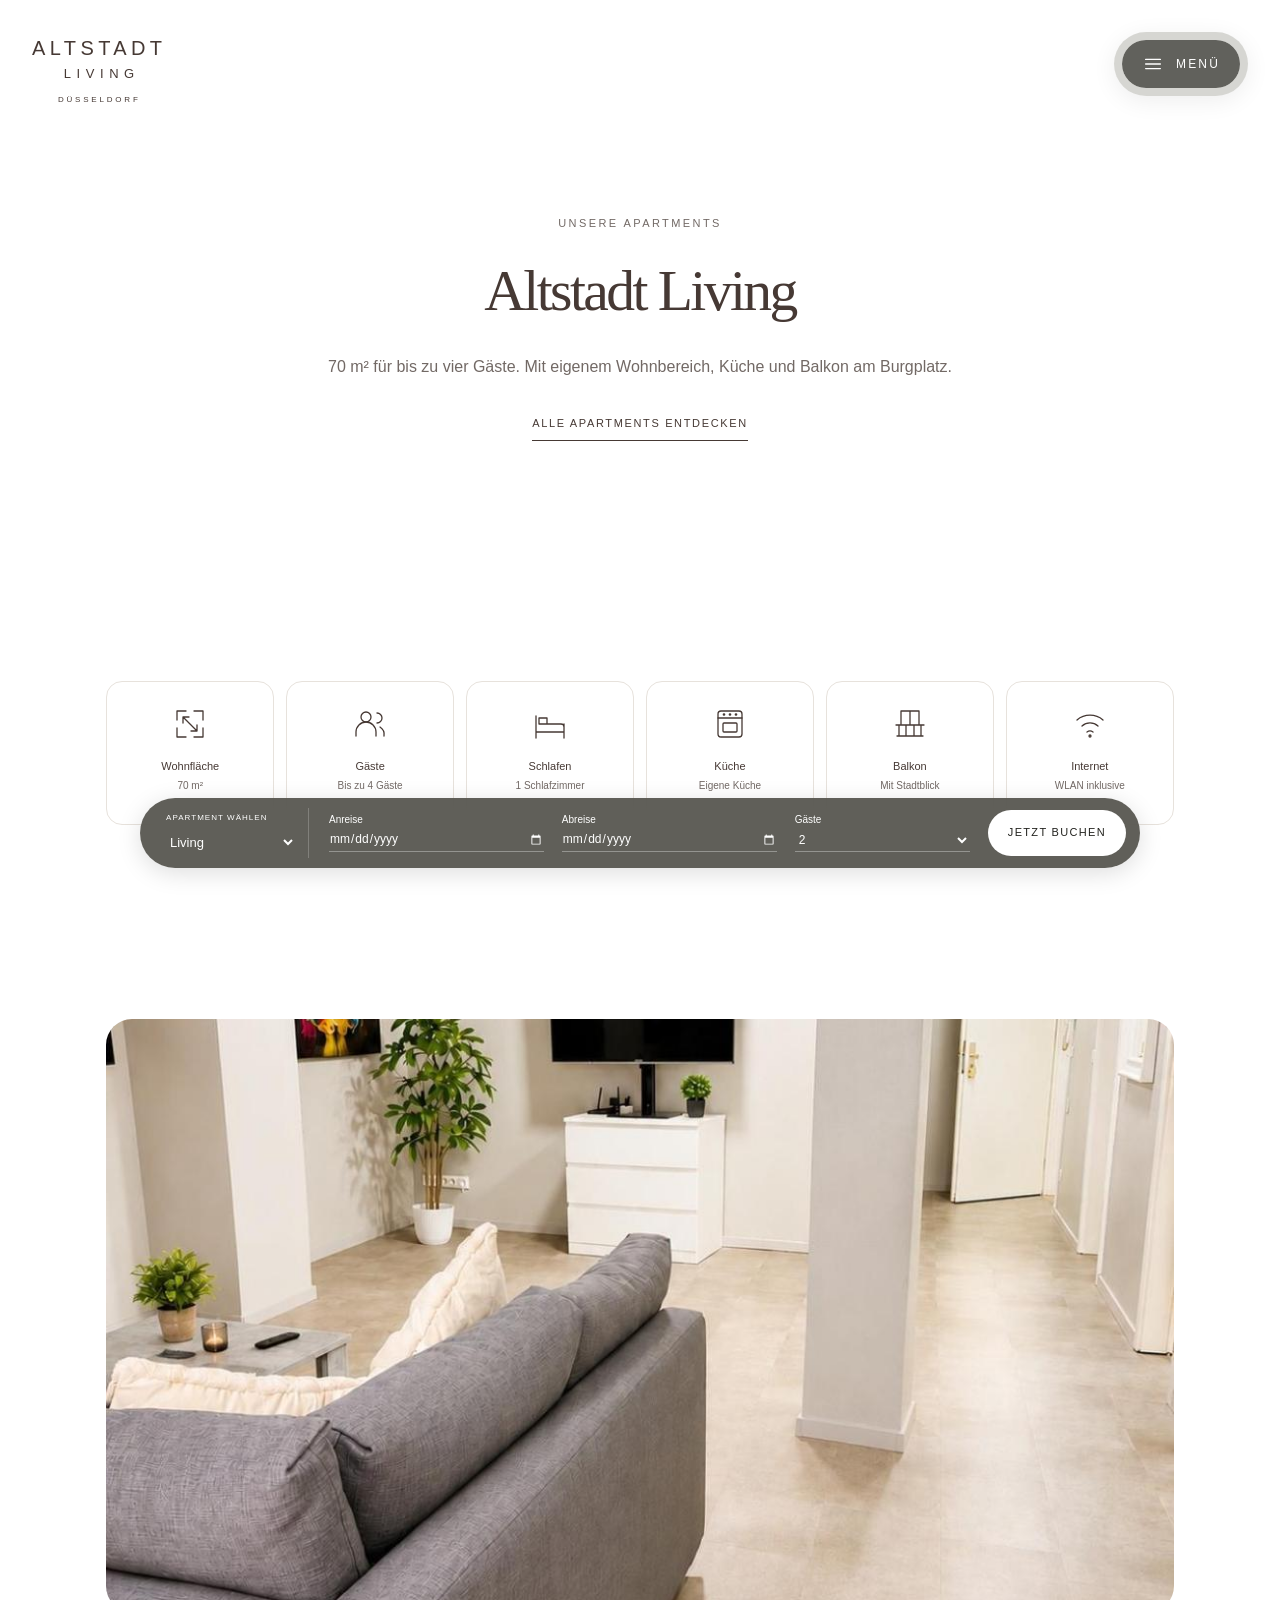
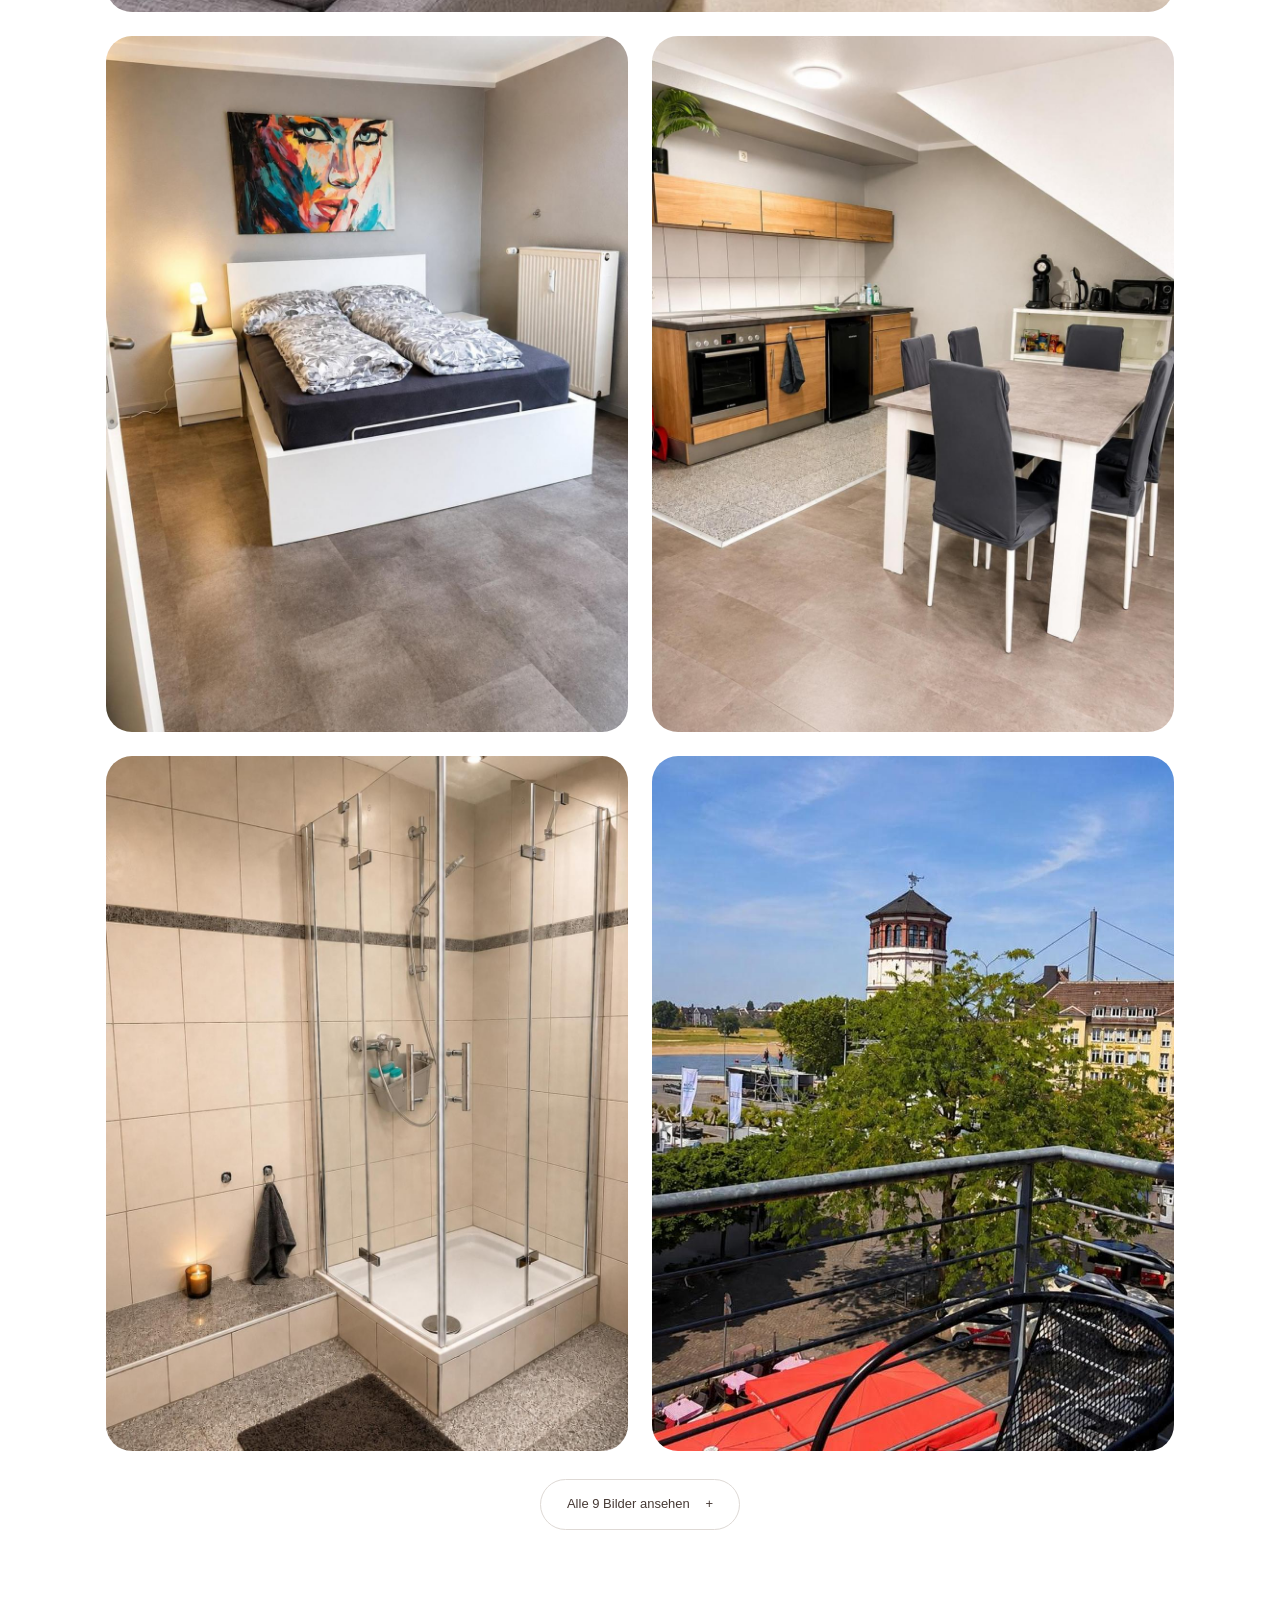
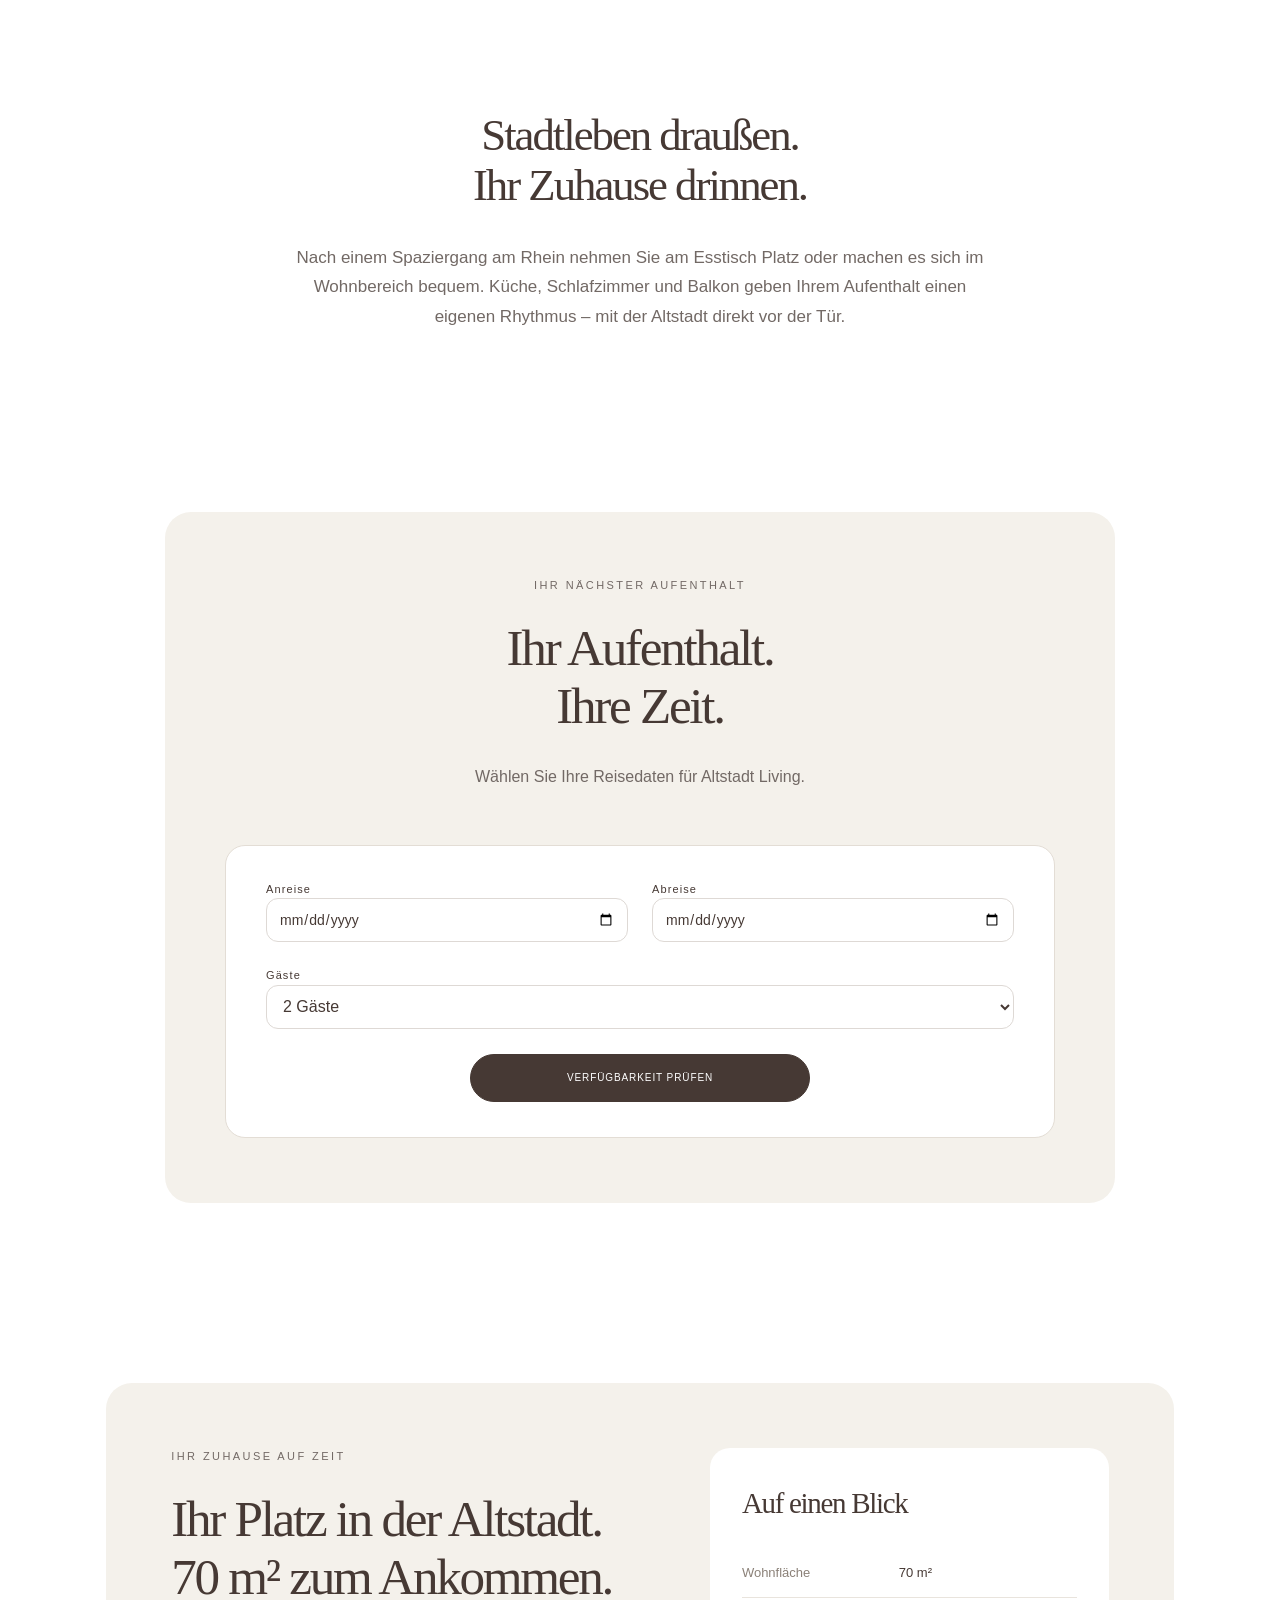
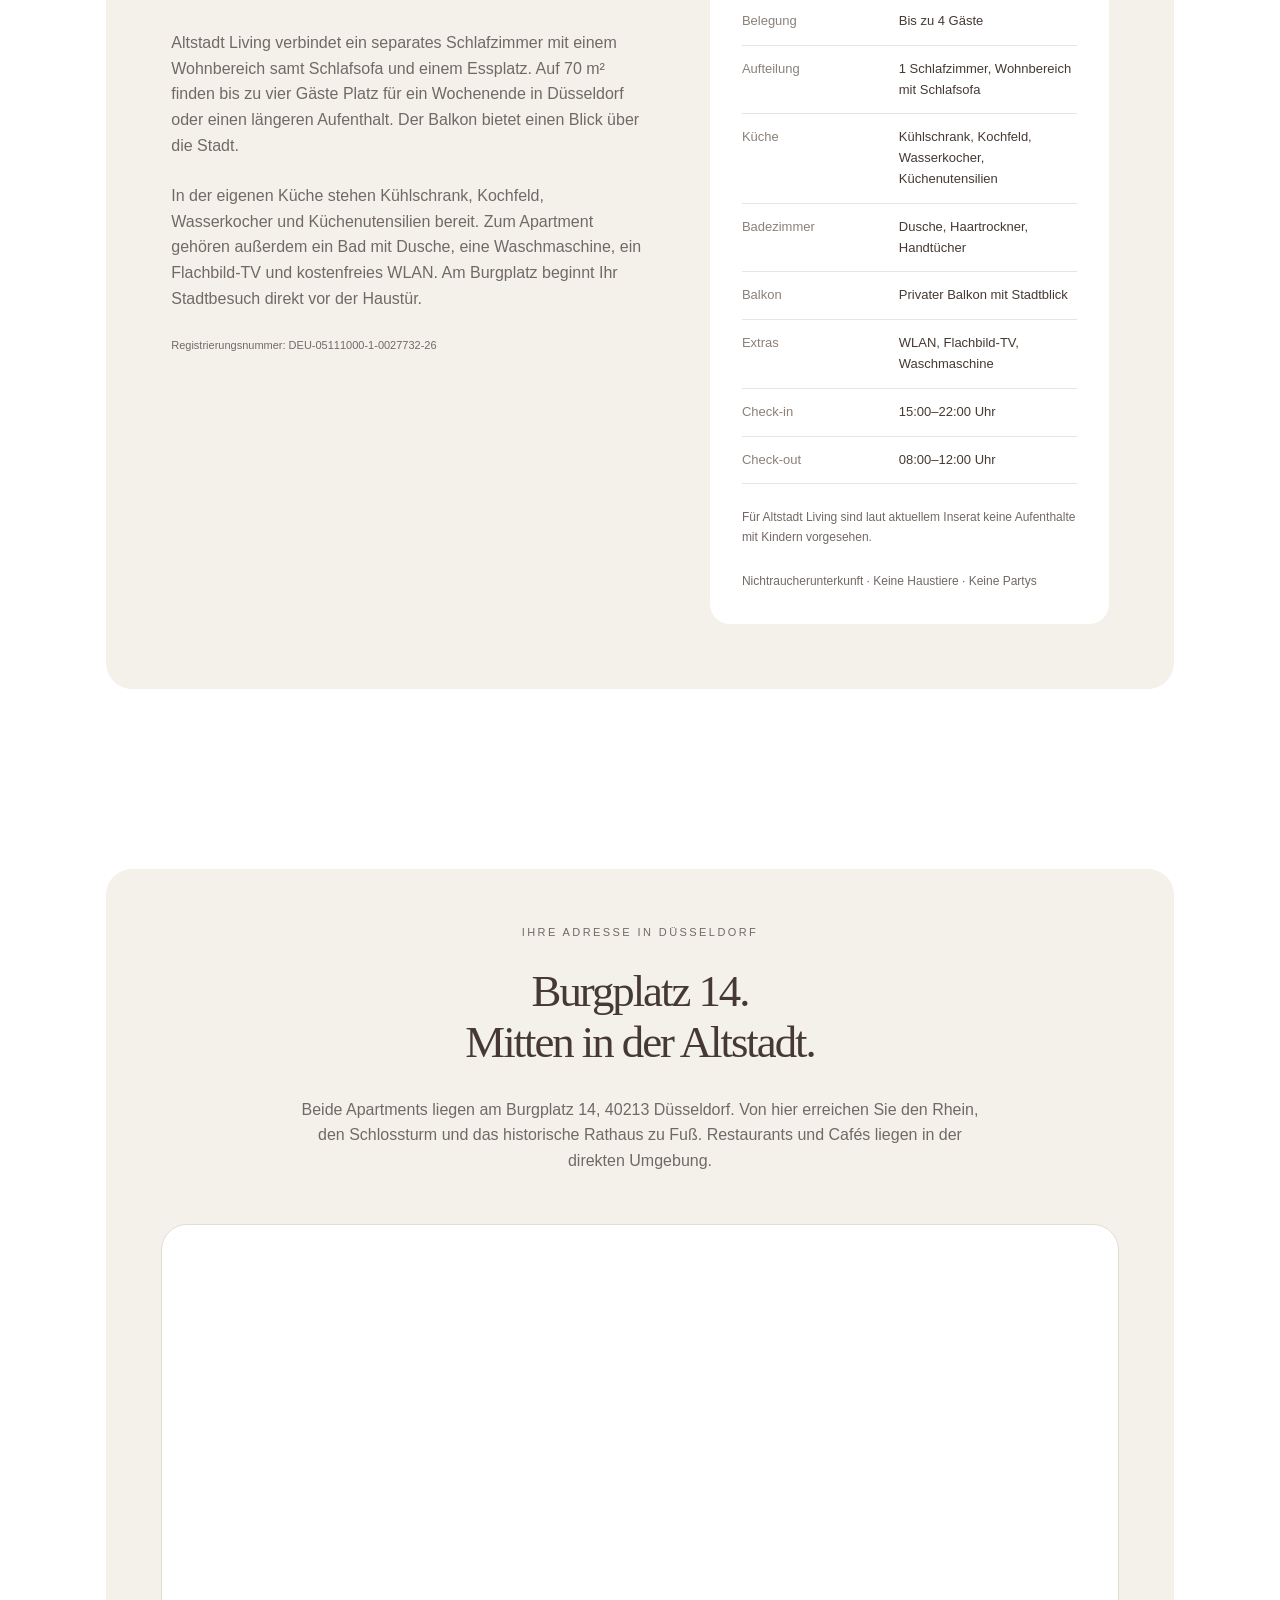
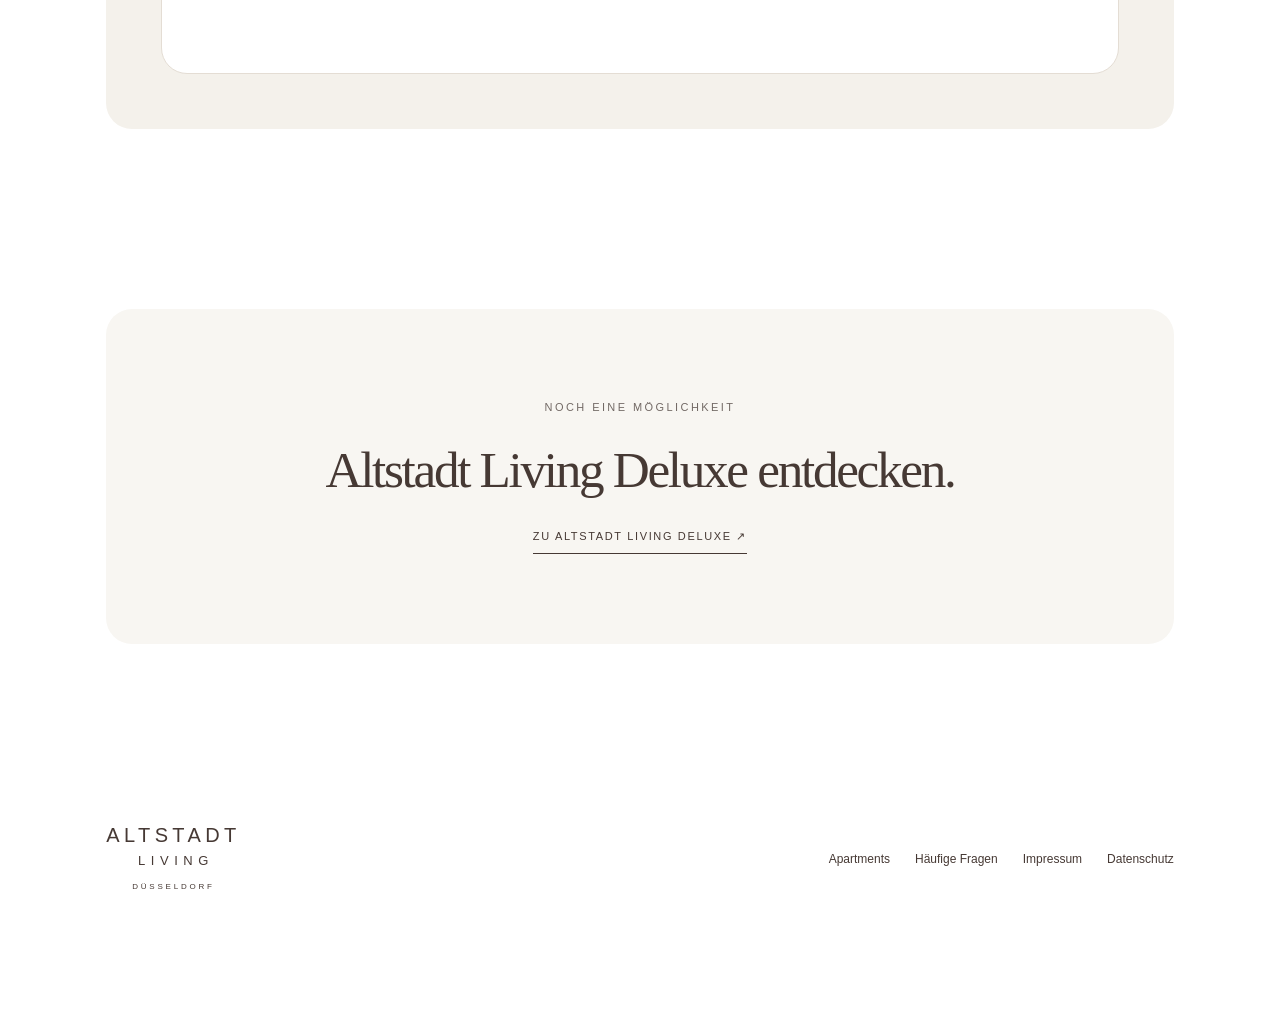
==== public/apartment-1.html @ e89dce87 "Add apartment website, Smoobu booking flow and Vercel configuration" ====
<!doctype html>
<html lang="de"><head><meta charset="utf-8"><meta name="viewport" content="width=device-width,initial-scale=1"><meta name="description" content="Altstadt Living am Burgplatz 14 in Düsseldorf: 70 m², 1 Schlafzimmer, bis zu 4 Gäste, Küche und Balkon. Fotos, Ausstattung und Aufenthalt planen."><meta name="theme-color" content="#463934"><title>Altstadt Living · 70 m² am Burgplatz in Düsseldorf</title><link rel="stylesheet" href="style.css"><script src="config.js" defer></script><script src="apartments.js" defer></script><script src="app.js" defer></script></head><body class="apartment-page"><a class="skip" href="#main">Zum Inhalt</a><header><a class="brand" href="index.html" aria-label="Altstadt Living – Startseite"><span class="brand-wordmark">ALTSTADT<span>LIVING</span></span><small>DÜSSELDORF</small></a><button class="header-menu" id="menu-open" aria-haspopup="dialog" aria-controls="menu"><svg class="menu-icon" viewbox="0 0 24 24" fill="none" aria-hidden="true"><path d="M4 7h16M4 12h16M4 17h16" stroke="currentColor" stroke-width="1.5" stroke-linecap="round"></path></svg>MENÜ</button></header><main id="main"><section class="page-intro wrap"><p class="eyebrow">Unsere Apartments</p><h1>Altstadt Living</h1><p>70 m² für bis zu vier Gäste. Mit eigenem Wohnbereich, Küche und Balkon am Burgplatz.</p><a class="line-link" href="index.html#apartments">Alle Apartments entdecken</a></section><section class="apartment-facts wrap"><ul class="room-facts icon-facts"><li><div class="fact-icon-box"><svg viewbox="0 0 36 36" fill="none" stroke="currentColor" stroke-width="1.3" stroke-linecap="round" stroke-linejoin="round" aria-hidden="true"><path d="M5 14V5h9m8 0h9v9m0 8v9h-9m-8 0H5v-9M11 11l14 14M11 17v-6h6m2 14h6v-6"></path></svg></div><span><strong>Wohnfläche</strong><small>70 m²</small></span></li><li><div class="fact-icon-box"><svg viewbox="0 0 36 36" fill="none" stroke="currentColor" stroke-width="1.3" stroke-linecap="round" stroke-linejoin="round" aria-hidden="true"><circle cx="14" cy="11" r="5"></circle><path d="M4 30v-4a10 10 0 0 1 20 0v4M25 7a5 5 0 0 1 0 10m3 4a9 9 0 0 1 4 9"></path></svg></div><span><strong>Gäste</strong><small>Bis zu 4 Gäste</small></span></li><li><div class="fact-icon-box"><svg viewbox="0 0 36 36" fill="none" stroke="currentColor" stroke-width="1.3" stroke-linecap="round" stroke-linejoin="round" aria-hidden="true"><path d="M4 10v22m28-14v14M4 26h28M7 18h22a3 3 0 0 1 3 3v5M7 12h8v6H7Z"></path></svg></div><span><strong>Schlafen</strong><small>1 Schlafzimmer</small></span></li><li><div class="fact-icon-box"><svg viewbox="0 0 36 36" fill="none" stroke="currentColor" stroke-width="1.3" stroke-linecap="round" stroke-linejoin="round" aria-hidden="true"><rect x="6" y="5" width="24" height="26" rx="3"></rect><path d="M6 12h24"></path><rect x="11" y="17" width="14" height="9" rx="1"></rect><circle cx="12" cy="8.5" r=".7"></circle><circle cx="18" cy="8.5" r=".7"></circle><circle cx="24" cy="8.5" r=".7"></circle></svg></div><span><strong>Küche</strong><small>Eigene Küche</small></span></li><li><div class="fact-icon-box"><svg viewbox="0 0 36 36" fill="none" stroke="currentColor" stroke-width="1.3" stroke-linecap="round" stroke-linejoin="round" aria-hidden="true"><path d="M9 18V5h18v13M18 5v13M4 19h28M5 30h26M7 19v11m7-11v11m8-11v11m7-11v11"></path></svg></div><span><strong>Balkon</strong><small>Mit Stadtblick</small></span></li><li><div class="fact-icon-box"><svg viewbox="0 0 36 36" fill="none" stroke="currentColor" stroke-width="1.3" stroke-linecap="round" stroke-linejoin="round" aria-hidden="true"><path d="M5 14a20 20 0 0 1 26 0M10 20a12 12 0 0 1 16 0M15 26a5 5 0 0 1 6 0"></path><circle cx="18" cy="30" r="1"></circle></svg></div><span><strong>Internet</strong><small>WLAN inklusive</small></span></li></ul></section><section class="room-reference-gallery wrap" aria-label="Fotos von Altstadt Living"><figure class="page-wide-image"><img src="images/altstadt-living/04.jpg" alt="Wohnbereich mit Sofa und Flachbild-TV – Altstadt Living" fetchpriority="high"></figure><div class="room-gallery"><figure><img src="images/altstadt-living/06.jpg" alt="Doppelbett im Schlafbereich – Altstadt Living" loading="lazy"></figure><figure><img src="images/altstadt-living/07.jpg" alt="Küche mit Essplatz – Altstadt Living" loading="lazy"></figure><figure><img src="images/altstadt-living/09.jpg" alt="Badezimmer mit Dusche – Altstadt Living" loading="lazy"></figure><figure><img src="images/altstadt-living/02.jpg" alt="Blick vom Balkon auf die Düsseldorfer Altstadt – Altstadt Living" loading="lazy"></figure></div><details class="gallery-more"><summary>Alle 9 Bilder ansehen</summary><div class="room-gallery"><figure><img src="images/altstadt-living/01.jpg" alt="Wohnbereich mit Sofa und Essplatz – Altstadt Living" loading="lazy"></figure><figure><img src="images/altstadt-living/05.jpg" alt="Schlafbereich mit Einzelbetten unter den Dachfenstern – Altstadt Living" loading="lazy"></figure><figure><img src="images/altstadt-living/08.jpg" alt="Badezimmer mit Waschmaschine – Altstadt Living" loading="lazy"></figure><figure><img src="images/altstadt-living/03.jpg" alt="Balkon und Stadtblick am Abend – Altstadt Living" loading="lazy"></figure></div></details></section><section class="text-story wrap apartment-story"><h2>Stadtleben draußen.<br>Ihr Zuhause drinnen.</h2><p>Nach einem Spaziergang am Rhein nehmen Sie am Esstisch Platz oder machen es sich im Wohnbereich bequem. Küche, Schlafzimmer und Balkon geben Ihrem Aufenthalt einen eigenen Rhythmus – mit der Altstadt direkt vor der Tür.</p></section><section class="booking room-booking-section wrap" id="buchen"><p class="eyebrow">Ihr nächster Aufenthalt</p><h2>Ihr Aufenthalt.<br>Ihre Zeit.</h2><p class="lead">Wählen Sie Ihre Reisedaten für Altstadt Living.</p><form class="stay-form" data-apartment="apartment1"><div class="date-fields"><label for="detail-arrival">Anreise<input id="detail-arrival" name="arrival" type="date" required></label><label for="detail-departure">Abreise<input id="detail-departure" name="departure" type="date" required></label></div><label class="guest-field" for="guests-1">Gäste<select id="guests-1" name="guests" required><option value="1">1 Gast</option><option value="2" selected>2 Gäste</option><option value="3">3 Gäste</option><option value="4">4 Gäste</option></select></label><div class="room-actions"><button class="solid" type="submit">VERFÜGBARKEIT PRÜFEN</button></div><p class="form-status" role="status"></p></form></section><section class="room-details wrap"><div class="description-container"><div class="description-copy"><p class="eyebrow">Ihr Zuhause auf Zeit</p><h2>Ihr Platz in der Altstadt.<br>70 m² zum Ankommen.</h2><p>Altstadt Living verbindet ein separates Schlafzimmer mit einem Wohnbereich samt Schlafsofa und einem Essplatz. Auf 70 m² finden bis zu vier Gäste Platz für ein Wochenende in Düsseldorf oder einen längeren Aufenthalt. Der Balkon bietet einen Blick über die Stadt.</p><p>In der eigenen Küche stehen Kühlschrank, Kochfeld, Wasserkocher und Küchenutensilien bereit. Zum Apartment gehören außerdem ein Bad mit Dusche, eine Waschmaschine, ein Flachbild-TV und kostenfreies WLAN. Am Burgplatz beginnt Ihr Stadtbesuch direkt vor der Haustür.</p><p class="property-license">Registrierungsnummer: DEU-05111000-1-0027732-26</p></div><div class="description-facts"><h3>Auf einen Blick</h3><dl><div><dt>Wohnfläche</dt><dd>70 m²</dd></div><div><dt>Belegung</dt><dd>Bis zu 4 Gäste</dd></div><div><dt>Aufteilung</dt><dd>1 Schlafzimmer, Wohnbereich mit Schlafsofa</dd></div><div><dt>Küche</dt><dd>Kühlschrank, Kochfeld, Wasserkocher, Küchenutensilien</dd></div><div><dt>Badezimmer</dt><dd>Dusche, Haartrockner, Handtücher</dd></div><div><dt>Balkon</dt><dd>Privater Balkon mit Stadtblick</dd></div><div><dt>Extras</dt><dd>WLAN, Flachbild-TV, Waschmaschine</dd></div><div><dt>Check-in</dt><dd>15:00–22:00 Uhr</dd></div><div><dt>Check-out</dt><dd>08:00–12:00 Uhr</dd></div></dl><p class="property-policy">Für Altstadt Living sind laut aktuellem Inserat keine Aufenthalte mit Kindern vorgesehen.</p><p class="property-policy">Nichtraucherunterkunft · Keine Haustiere · Keine Partys</p></div></div></section><section class="location-map wrap apartment-map"><div class="map-intro"><p class="eyebrow">Ihre Adresse in Düsseldorf</p><h2>Burgplatz 14.<br>Mitten in der Altstadt.</h2><p>Beide Apartments liegen am Burgplatz 14, 40213 Düsseldorf. Von hier erreichen Sie den Rhein, den Schlossturm und das historische Rathaus zu Fuß. Restaurants und Cafés liegen in der direkten Umgebung.</p></div><div class="map-frame"><iframe title="Google Maps: Burgplatz 14, 40213 Düsseldorf" src="https://www.google.com/maps?q=Burgplatz+14%2C+40213+D%C3%BCsseldorf%2C+Deutschland&amp;z=17&amp;output=embed" width="100%" height="480" style="border:0" loading="lazy" referrerpolicy="no-referrer-when-downgrade" allowfullscreen></iframe></div></section><section class="other-apartment wrap"><p class="eyebrow">Noch eine Möglichkeit</p><h2>Altstadt Living Deluxe entdecken.</h2><a class="line-link" href="apartment-2.html">Zu Altstadt Living Deluxe ↗</a></section></main><footer class="wrap"><a class="brand" href="index.html" aria-label="Altstadt Living – Startseite"><span class="brand-wordmark">ALTSTADT<span>LIVING</span></span><small>DÜSSELDORF</small></a><nav><a href="index.html#apartments">Apartments</a><a href="index.html#fragen">Häufige Fragen</a><button data-legal="impressum">Impressum</button><button data-legal="datenschutz">Datenschutz</button></nav></footer>
<nav class="dock floating-dock room-booking-dock" aria-label="Buchung und Menü"><label class="dock-apartment-choice" for="quick-apartment"><span>APARTMENT WÄHLEN</span><select id="quick-apartment" aria-label="Apartment auswählen"><option value="apartment-1.html" selected>Living</option><option value="apartment-2.html">Living Deluxe</option></select></label><form class="stay-form dock-booking" data-apartment="apartment1"><div class="date-fields"><label for="dock-arrival">Anreise<input id="dock-arrival" name="arrival" type="date" required></label><label for="dock-departure">Abreise<input id="dock-departure" name="departure" type="date" required></label></div><label class="guest-field dock-guest-field" for="dock-guests">Gäste<select id="dock-guests" name="guests"><option value="1">1</option><option value="2" selected>2</option><option value="3">3</option><option value="4">4</option></select></label><button class="dock-submit dock-desktop" type="submit"><span>JETZT BUCHEN</span></button><a class="dock-submit dock-mobile" href="apartment-1.html#buchen">JETZT BUCHEN</a><p class="form-status" role="status"></p></form></nav>
<dialog id="menu" class="menu-dialog" aria-label="Seitennavigation"><button class="close" aria-label="Menü schließen">×</button><p class="eyebrow">Altstadt Living</p><div class="menu-content"><nav aria-label="Hauptnavigation"><a href="index.html">Willkommen</a><a href="index.html#apartments">Die Apartments</a></nav><div class="menu-apartments"><a class="menu-apartment" href="apartment-1.html"><img src="images/altstadt-living/04.jpg" alt="Wohnbereich mit Sofa und Flachbild-TV – Altstadt Living" loading="lazy"><span>Altstadt Living <span aria-hidden="true">↗</span></span></a><a class="menu-apartment" href="apartment-2.html"><img src="images/altstadt-living-deluxe/03.jpg" alt="Wohn- und Essbereich – Altstadt Living Deluxe" loading="lazy"><span>Altstadt Living Deluxe <span aria-hidden="true">↗</span></span></a></div><nav aria-label="Aufenthalt und Informationen"><a href="#buchen">Aufenthalt planen</a><a href="index.html#fragen">Gut zu wissen</a></nav><div class="menu-contacts"><p class="eyebrow">Kontakt</p><a class="menu-contact" data-contact="phone" aria-disabled="true"><svg viewbox="0 0 24 24" fill="none" stroke="currentColor" stroke-width="1.5" stroke-linecap="round" stroke-linejoin="round" aria-hidden="true"><path d="M21 16.9v3a2 2 0 0 1-2.2 2A19.8 19.8 0 0 1 2.1 5.2 2 2 0 0 1 4.1 3h3a2 2 0 0 1 2 1.7c.1 1 .4 1.9.7 2.8a2 2 0 0 1-.5 2.1L8 10.9a16 16 0 0 0 5.1 5.1l1.3-1.3a2 2 0 0 1 2.1-.5c.9.3 1.8.6 2.8.7a2 2 0 0 1 1.7 2Z"></path></svg><span><strong>Telefon</strong><small data-contact-value>Telefonnummer folgt</small></span></a><a class="menu-contact" data-contact="email" aria-disabled="true"><svg viewbox="0 0 24 24" fill="none" stroke="currentColor" stroke-width="1.5" stroke-linecap="round" stroke-linejoin="round" aria-hidden="true"><rect x="3" y="5" width="18" height="14" rx="3"></rect><path d="m3 7 9 6 9-6"></path></svg><span><strong>E-Mail</strong><small data-contact-value>E-Mail-Adresse folgt</small></span></a></div></div></dialog>

<dialog id="legal"><button class="close" aria-label="Fenster schließen">×</button><h2 id="legal-title"></h2><p id="legal-copy"></p></dialog></body></html>
---- public/style.css ----
:root{--ink:#463934;--muted:#726965;--line:#ded9d5;--paper:#fff;--cream:#f4f1eb}*{box-sizing:border-box}html{scroll-behavior:smooth;scroll-padding-top:30px}body{margin:0;background:var(--paper);color:var(--ink);font:16px/1.6 Arial,Helvetica,sans-serif}a{color:inherit;text-decoration:none}button,input,select{font:inherit;color:inherit}button{cursor:pointer}button,a,input,select{touch-action:manipulation}button:focus-visible,a:focus-visible,input:focus-visible,select:focus-visible{outline:2px solid #80694f;outline-offset:5px}h1,h2,h3,p{margin:0}h1,h2,h3{font-family:Georgia,'Times New Roman',serif;font-weight:400;letter-spacing:-.045em}h2{font-size:clamp(36px,4vw,62px);line-height:1.12}h3{font-size:29px}p{color:var(--muted)}.wrap{width:83.4%;max-width:1440px;margin:auto}.eyebrow{font-size:11px;letter-spacing:.22em;text-transform:uppercase;margin-bottom:25px}.line-link{display:inline-block;background:none;border:0;border-bottom:1px solid;padding:0 0 7px;font-size:11px;letter-spacing:.15em;text-transform:uppercase}.skip{position:fixed;top:8px;left:8px;padding:12px;background:white;z-index:100;transform:translateY(-150%)}.skip:focus{transform:none}header{position:absolute;top:34px;left:8.3%;right:8.3%;z-index:2;display:flex;justify-content:space-between;align-items:center;color:white}.brand{display:flex;flex-direction:column;align-items:center;font:46px/.9 Georgia,serif;letter-spacing:-.08em}.brand span{font:19px/1.4 Georgia,serif;letter-spacing:-.02em;margin-top:10px}.brand small{font:8px/2 Arial,sans-serif;letter-spacing:.32em}.header-book{font-size:12px;border-bottom:1px solid #ffffff70;padding-bottom:6px}.hero{position:relative;min-height:720px;height:95svh;background:#615348;color:white;overflow:hidden}.hero-art{position:absolute;inset:0;background:linear-gradient(130deg,#54483f,#887260 60%,#bca28b);overflow:hidden}.arch{position:absolute;bottom:14%;height:85%;width:32%;border:1px solid #eadfce30;border-radius:48% 48% 0 0;background:linear-gradient(90deg,#3f352d60,#cfbda620,#342d2660);box-shadow:20px 0 70px #291e2333}.arch.a{left:-10%;height:105%;width:40%}.arch.b{left:34%;height:92%;width:30%}.arch.c{right:-10%;height:110%;width:35%}.sun{position:absolute;right:21%;top:18%;width:100px;height:100px;border-radius:50%;background:#dfc7a44a;filter:blur(1px)}.river{position:absolute;bottom:0;width:100%;height:23%;background:linear-gradient(#8a857950,#383a36aa);border-top:1px solid #eadfce50}.hero-art:after{content:'';position:absolute;inset:0;background:linear-gradient(0deg,#2a251f60,transparent)}.hero-copy{position:absolute;top:48%;left:50%;transform:translate(-50%,-50%);width:90%;text-align:center}.hero-copy h1{font-size:clamp(42px,5.4vw,82px);line-height:1.08}.hero-copy p{color:#f2ebe3;margin:24px auto 30px}.hero-copy .eyebrow{margin-bottom:30px}.hero-caption,.hero-number{position:absolute;bottom:55px;color:#e8e0d7;font-size:11px;letter-spacing:.15em}.hero-caption{left:8.3%}.hero-number{right:8.3%}.intro{padding:130px 0}.intro-bottom{margin:45px 0 0 36%;display:grid;grid-template-columns:1fr 1fr;gap:55px}.section-head{display:flex;justify-content:space-between;align-items:end;margin-bottom:60px}.section-head p{max-width:330px}.apartments{padding:20px 0 140px}.cards{display:grid;grid-template-columns:1fr 1fr;gap:40px}.photo{position:relative;border:0;width:100%;height:420px;display:block;overflow:hidden;background:#dad2c5}.photo-one{background:linear-gradient(120deg,#b9ab94,#e5dfd3)}.photo-two{background:linear-gradient(130deg,#a7aaa3,#d9d5cb)}.photo-frame{display:block;position:absolute;inset:13% 22%;border:1px solid #ffffffb0;border-radius:50% 50% 0 0;background:linear-gradient(90deg,#ffffff20,#ffffff70,#ffffff20);box-shadow:25px 20px 50px #64574920;transition:transform .7s}.photo:hover .photo-frame{transform:scale(1.04)}.photo-label{position:absolute;bottom:25px;left:25px;font-size:11px;letter-spacing:.13em}.photo-index{position:absolute;right:28px;top:12px;font:75px Georgia,serif;color:#ffffff60}.card-copy{padding:30px;background:#f8f7f5}.card-copy .eyebrow{margin-bottom:12px}.card-copy p:not(.eyebrow){margin:18px 0 35px}.card-actions{display:flex;justify-content:space-between;gap:20px;align-items:center;font-size:12px}.city{display:grid;grid-template-columns:1.1fr 1fr;background:var(--cream)}.city-art{height:630px;background:linear-gradient(#d9d4c8,#b5b5a6);position:relative;overflow:hidden}.city-art p{position:absolute;top:45px;left:12%;font:56px/1.1 Georgia,serif;letter-spacing:-.04em;color:#5b625c}.tower{position:absolute;width:16px;height:360px;left:68%;bottom:100px;background:#6c72696b}.tower:before{content:'';position:absolute;top:55px;left:-38px;width:92px;height:28px;border-radius:50%;background:#6c72696b}.buildings{position:absolute;bottom:110px;left:0;right:0;height:80px;background:repeating-linear-gradient(90deg,#8b8d7e 0 50px,#b6b7aa 50px 65px);clip-path:polygon(0 40%,10% 40%,10% 0,25% 0,25% 30%,38% 30%,38% 15%,55% 15%,55% 60%,80% 60%,80% 20%,100% 20%,100% 100%,0 100%)}.water{position:absolute;bottom:0;left:0;right:0;height:110px;background:repeating-linear-gradient(#89948b80 0 1px,#c0c6ba 1px 14px)}.city-copy{padding:100px 14%;align-self:center}.city-copy p:not(.eyebrow){margin:30px 0}.booking{padding:140px 0;text-align:center}.lead{margin:30px 0 55px}form{display:grid;grid-template-columns:1fr 1fr 1fr auto;gap:25px;align-items:end;text-align:left}label{font-size:11px;letter-spacing:.1em}input,select{display:block;width:100%;min-height:46px;border:0;border-bottom:1px solid var(--ink);background:none;padding:6px 0;font-size:16px;letter-spacing:0;min-width:0}.solid{background:var(--ink);color:white;border:1px solid var(--ink);min-height:52px;padding:12px 25px;font-size:12px}.booking #booking-status{font-size:13px;margin:28px auto 22px;max-width:670px}.booking-link{margin-top:8px}.faq{padding-bottom:110px;max-width:900px}.faq h2{margin-bottom:45px}.faq details{border-top:1px solid var(--line);padding:22px 0}.faq details:last-child{border-bottom:1px solid var(--line)}summary{cursor:pointer;font-size:16px}.faq details p{padding-top:20px;max-width:730px}.closing{padding:100px 20px 120px;background:var(--cream);text-align:center}.outline{display:inline-block;padding:14px 30px;border:1px solid var(--ink);font-size:12px;margin-top:35px}footer{padding:60px 0 140px;display:flex;justify-content:space-between;flex-wrap:wrap;gap:30px}footer nav{display:flex;gap:25px;align-items:center;font-size:12px}footer button{border:0;background:none;padding:0;font-size:12px}footer>p{width:100%;font-size:11px}.dock{position:fixed;bottom:22px;left:50%;transform:translateX(-50%);display:flex;gap:8px;padding:9px;border-radius:40px;background:#625d56dc;backdrop-filter:blur(15px);color:white;z-index:5;white-space:nowrap;box-shadow:0 5px 25px #0002}.dock button,.dock a{border:0;background:#ffffff15;border-radius:30px;padding:14px 22px;color:white;font-size:11px;letter-spacing:.12em}.dock button{display:flex;gap:12px}.dock a{background:#ffffff25}dialog{border:0;padding:70px;max-width:700px;width:90%;color:var(--ink);max-height:90svh}dialog::backdrop{background:#201c1880;backdrop-filter:blur(8px)}.close{position:absolute;top:15px;right:20px;background:none;border:0;font-size:32px}dialog p:not(.eyebrow){margin-top:24px}#menu nav{display:grid;gap:20px;font:36px/1.2 Georgia,serif}#menu{max-width:800px}body:has(dialog[open]){overflow:hidden}@media(max-width:760px){.wrap{width:88%}header{left:6%;right:6%;top:25px}.header-book{font-size:10px}.brand{font-size:36px}.brand span{font-size:16px}.hero{min-height:630px;height:90svh}.hero-copy h1{font-size:44px}.hero-copy .eyebrow{font-size:9px}.hero-caption,.hero-number{bottom:95px}.intro{padding:80px 0}.intro-bottom{margin:30px 0 0;grid-template-columns:1fr;gap:22px}.section-head{display:block}.section-head p{margin-top:25px}.cards{grid-template-columns:1fr;gap:35px}.photo{height:340px}.apartments{padding-bottom:80px}.card-copy{padding:25px}.card-actions{flex-wrap:wrap}.city{grid-template-columns:1fr}.city-art{height:380px}.city-art p{font-size:44px}.tower{height:250px}.city-copy{padding:65px 6%}.booking{padding:80px 0}form{grid-template-columns:1fr 1fr;gap:25px 18px}.solid{grid-column:1/-1}form label:nth-child(3){grid-column:1/-1}.faq{padding-bottom:70px}.closing{padding:70px 20px 80px}footer nav{flex-wrap:wrap;gap:20px}dialog{padding:55px 26px}.dock button,.dock a{padding:13px 16px;font-size:10px}.dock{bottom:15px}#menu nav{font-size:30px}}@media(prefers-reduced-motion:reduce){html{scroll-behavior:auto}*{transition:none!important}}
/* UPDATE 02 — Fotografie und Seitenaufbau nach der gelieferten Referenz */
img{display:block;width:100%;height:100%;object-fit:cover}figure{margin:0;position:relative;overflow:hidden}figcaption,.image-note{position:absolute;bottom:15px;right:18px;z-index:1;background:#ffffffd9;color:#463934;padding:4px 10px;font-size:10px;letter-spacing:.06em}.brand{letter-spacing:normal}.brand-wordmark{display:block!important;font:400 20px/1.1 Arial,Helvetica,sans-serif!important;letter-spacing:.22em!important;text-align:center;margin:0!important}.brand-wordmark>span{display:block;font:400 13px/1.5 Arial,Helvetica,sans-serif;letter-spacing:.43em;margin:5px 0 0 5px}.brand small{font-size:8px;margin-top:8px;letter-spacing:.35em}.header-menu{display:flex;align-items:center;gap:14px;background:none;border:1px solid #ffffff70;color:inherit;padding:13px 19px;font-size:11px;letter-spacing:.18em}.menu-lines{width:19px;height:10px;border-top:1px solid currentColor;border-bottom:1px solid currentColor;display:block}.hero{height:100svh;min-height:650px}.hero-image{position:absolute;inset:0}.hero-image:after{content:'';position:absolute;inset:0;background:linear-gradient(#18130d45,#18130d40 40%,#18130d70)}.hero-image img{object-position:50% 55%}.hero-copy h1{font-size:clamp(40px,4.3vw,68px);line-height:1.15;letter-spacing:-.04em}.hero-copy{top:49%}.hero>.image-note{bottom:27px}.hero-caption,.hero-number{bottom:105px}.hero-number{display:none}.location-story{padding:130px 0}.land-story{display:grid;grid-template-columns:repeat(12,1fr);grid-template-rows:auto auto;gap:40px 24px;align-items:start}.story-copy{grid-column:1/6;grid-row:1;padding-top:35px;max-width:490px}.story-copy p:not(.eyebrow){margin-top:28px;max-width:420px}.story-copy .line-link{margin-top:28px}.story-small{grid-column:8/12;grid-row:1;aspect-ratio:4/5}.story-landscape{grid-column:3/11;grid-row:2;margin-top:30px;aspect-ratio:1.75}.centered{text-align:center}.section-intro{margin-bottom:65px}.section-intro>p:not(.eyebrow){margin-top:25px}.apartments{padding-top:0}.cards{gap:28px;max-width:1150px;margin:auto}.room-list-image{display:block;position:relative;aspect-ratio:1.5;overflow:hidden}.room-list-image img{transition:transform .8s}.room-list-image:hover img{transform:scale(1.04)}.room-list-copy{padding:32px 30px;background:#f7f7f7}.room-list-copy h3{margin-bottom:22px}.room-facts{list-style:none;padding:0;margin:0 0 28px;display:grid;grid-template-columns:1fr 1fr;gap:12px;font-size:12px}.room-facts li{display:flex;gap:8px;align-items:center}.room-facts span{font-size:22px}.stay-form{display:block;text-align:left}.date-fields{display:grid;grid-template-columns:1fr 1fr;gap:24px}.stay-form input{font-size:14px;border-color:#aaa;min-height:40px}.quote-note{font-size:12px;margin-top:24px;border-top:1px solid var(--line);padding-top:20px}.room-actions{display:flex;gap:10px;margin-top:25px}.room-actions .outline,.room-actions .solid{flex:1;margin:0;min-height:48px;text-align:center;padding:13px 14px;font-size:10px;letter-spacing:.09em}.form-status{font-size:11px;margin-top:14px;min-height:18px}.city-photo{height:620px}.city-copy{padding:90px 13%}.booking>.stay-form{max-width:840px;margin:auto}.booking>.stay-form>label{display:block;margin-top:25px}.booking .room-actions{justify-content:center}.booking .room-actions .solid{flex:0 1 340px}.booking-notice{font-size:12px;max-width:650px;margin:28px auto}.booking-dock{padding:10px 14px;gap:5px}.booking-dock a{background:none;font-size:10px;letter-spacing:.15em}.booking-dock .dock-book{background:#fff;color:#463934;margin-left:8px}.dock-divider{height:20px;width:1px;background:#ffffff45;align-self:center}.apartment-page header{position:relative;top:auto;left:auto;right:auto;justify-content:center;padding:40px 8.3%;height:145px;color:var(--ink)}.apartment-page header .header-menu{position:absolute;right:8.3%;top:45px;border-color:var(--line)}.page-intro{text-align:center;padding:70px 0 60px;max-width:800px}.page-intro h1{font-size:clamp(45px,4.5vw,72px);line-height:1.15}.page-intro>p:not(.eyebrow){margin:30px auto;max-width:640px}.room-detail-facts{display:flex;gap:50px;justify-content:center;font-size:13px;padding-bottom:45px}.page-wide-image{aspect-ratio:1.8}.room-gallery{display:grid;grid-template-columns:1fr 1fr;gap:24px;margin-top:24px}.room-gallery figure{aspect-ratio:1.35}.room-booking-section{max-width:950px}.room-booking-section>.stay-form{border:1px solid var(--line);padding:35px 40px}.room-details{padding:0 0 100px}.detail-columns{display:grid;grid-template-columns:repeat(3,1fr);gap:50px}.detail-columns article{border-top:1px solid var(--line);padding-top:30px}.detail-columns h3{font-size:25px;margin-bottom:25px}.detail-columns p{font-size:14px;margin-bottom:15px}.other-apartment{border-top:1px solid var(--line);padding:80px 0 110px;text-align:center}.other-apartment .line-link{margin-top:30px}.dock{bottom:max(20px,env(safe-area-inset-bottom))}#menu nav{font-size:clamp(25px,3vw,38px);gap:15px}
@media(max-width:760px){.brand-wordmark{font-size:15px!important;letter-spacing:.17em!important}.brand-wordmark>span{font-size:11px;letter-spacing:.32em}.brand small{font-size:7px}.header-menu{padding:12px;font-size:10px;gap:10px}.hero{height:100svh;min-height:600px}.hero-copy h1{font-size:38px}.hero-copy{top:49%}.hero-copy p{font-size:14px}.hero-caption{bottom:110px;font-size:10px}.hero>.image-note{bottom:24px}.location-story{padding:75px 0}.land-story{grid-template-columns:repeat(6,1fr);gap:30px 15px}.story-copy{grid-column:1/7;padding-top:0}.story-small{grid-column:3/7;grid-row:2;aspect-ratio:1.05}.story-landscape{grid-column:1/6;grid-row:3;aspect-ratio:1.3;margin-top:0}.section-intro{margin-bottom:35px}.cards{gap:30px}.room-list-copy{padding:25px 22px}.room-facts{gap:15px;font-size:11px}.date-fields{gap:16px}.room-actions{flex-wrap:wrap}.room-actions .solid{grid-column:auto}.city-photo{height:380px}.booking-dock .dock-home{display:none}.booking-dock .dock-divider{display:none}.booking-dock a{padding:13px 12px;font-size:10px}.booking-dock{max-width:calc(100% - 24px);padding:8px}.booking-dock .dock-book{margin-left:0}.apartment-page header{height:120px;justify-content:flex-start;padding:30px 6%}.apartment-page header .header-menu{right:6%;top:35px}.page-intro{padding:50px 0 40px}.room-detail-facts{gap:22px;font-size:11px;padding-bottom:30px}.page-wide-image{aspect-ratio:1.2}.room-gallery{gap:12px;margin-top:12px}.room-gallery figure{aspect-ratio:.9}.room-gallery figcaption{right:6px;bottom:6px;font-size:8px;max-width:90%;padding:3px 5px}.room-booking-section>.stay-form{padding:25px 20px}.detail-columns{grid-template-columns:1fr;gap:25px}.room-details{padding-bottom:70px}.other-apartment{padding:65px 0 80px}footer{padding-bottom:150px}}
/* UPDATE 03 — Hintergrund bei 50 %, Buchungsdock nach neuer HTML-Referenz */
.hero{background:#211d19}.hero-image img{opacity:.5}.hero-image:after{background:none}
.room-booking-dock{width:min(1120px,calc(100% - 40px));max-width:none;padding:10px 14px;border-radius:60px;align-items:center;gap:18px;background:rgba(74,73,67,.88);bottom:max(24px,env(safe-area-inset-bottom));color:white}.room-booking-dock>.dock-menu{flex:0 0 auto;padding:0 20px;min-height:46px;height:46px;align-self:center;border-radius:40px;background:#27292370;color:white;font-size:12px;letter-spacing:.14em;display:flex;gap:12px;align-items:center}.dock-menu>span{font-size:20px}.dock-booking.stay-form{display:grid;grid-template-columns:minmax(0,2.3fr) minmax(0,.9fr) minmax(0,.8fr) auto;gap:18px;align-items:center;flex:1;min-width:0;position:relative;margin:0;text-align:left}.dock-booking .date-fields{gap:18px}.dock-booking label{font:10px/1.2 Arial,sans-serif;display:flex;flex-direction:column;gap:2px;color:#fff;min-width:0;letter-spacing:0}.dock-booking input,.dock-booking select{min-width:0;width:100%;height:24px;min-height:24px;font:12px/1.3 Arial,sans-serif;color:white;border:0;border-bottom:1px solid #ffffff55;background:transparent;border-radius:0;padding:2px 0;color-scheme:dark}.dock-booking select option{color:#171817;background:white}.dock-booking input::-webkit-date-and-time-value{text-align:left}.floating-dock .dock-submit{background:white;color:#23231f;padding:5px 20px;min-height:46px;height:46px;display:flex;align-items:center;justify-content:center;flex-direction:column;gap:3px;font-size:11px;letter-spacing:.12em;border:0;border-radius:35px;white-space:nowrap}.dock-submit>span:first-child{font-size:9px;letter-spacing:.04em}.dock-booking>.form-status{display:none;margin:0}.dock-booking>.form-status:not(:empty){display:block;position:absolute;bottom:calc(100% + 20px);left:0;right:0;padding:12px 16px;color:white;background:#463934;border-radius:8px;box-shadow:0 4px 18px #0002;font-size:12px;white-space:normal}.floating-dock .dock-mobile{display:none}.menu-dialog{position:fixed;inset:0;width:100%;height:100%;max-width:none;max-height:none;margin:0;padding:70px 8.3% 120px;background:white}.menu-dialog>.eyebrow{text-align:center}.menu-content{display:grid;grid-template-columns:1fr 1fr;gap:9vw;align-items:center;margin-top:55px}.menu-photo{height:55vh;position:relative}.menu-photo:after{content:'';position:absolute;inset:0;background:linear-gradient(0deg,#0007,transparent)}.menu-photo>span{position:absolute;z-index:1;bottom:45px;left:30px;font:32px/1.2 Georgia,serif;color:white}.menu-photo figcaption{z-index:2}.menu-dialog .close{position:fixed;bottom:25px;left:50%;right:auto;top:auto;transform:translateX(-50%);border-radius:40px;background:#686965;color:white;width:60px;height:46px;font-size:28px}
@media(max-width:1000px){.room-booking-dock{width:calc(100% - 24px);gap:12px}.dock-booking.stay-form{grid-template-columns:minmax(0,2fr) minmax(0,.65fr) minmax(0,.8fr) auto;gap:10px}.dock-booking .date-fields{gap:10px}.floating-dock .dock-submit{padding-left:12px;padding-right:12px}.room-booking-dock>.dock-menu{padding:0 14px;font-size:10px}}
@media(max-width:760px){.room-booking-dock{width:auto;max-width:calc(100% - 24px);bottom:max(24px,env(safe-area-inset-bottom));gap:8px;padding:10px}.room-booking-dock>.dock-menu{padding:0 20px;font-size:12px;height:44px;min-height:44px}.dock-booking.stay-form{display:block;flex:none}.dock-booking>.date-fields,.dock-booking>label{display:none}.floating-dock .dock-desktop{display:none}.floating-dock .dock-mobile{display:flex;padding:5px 16px;font-size:10px;letter-spacing:.12em;height:44px;min-height:44px}.menu-dialog{padding:60px 6% 100px}.menu-content{display:block;margin-top:45px}.menu-photo{display:none}.menu-dialog .close{bottom:25px}#menu nav{gap:23px}}
#menu.menu-dialog{max-width:none;width:100%;max-height:none}#menu.menu-dialog .menu-content nav{font:400 clamp(29px,3.2vw,52px)/1.2 Georgia,serif;letter-spacing:-.04em}
/* UPDATE 04 */
.hero-image img{opacity:.32}.hero-image:after{background:rgba(10,9,8,.12)}.hero .image-note,.hero-caption{display:none}.header-menu{border:0;background:transparent;padding:12px 0;gap:13px}.menu-lines{width:25px;height:13px}.header-menu{font-size:12px}.apartment-page header .header-menu{border:0}
.room-booking-dock{gap:20px}.dock-apartment-choice{display:flex;flex:0 0 155px;flex-direction:column;gap:5px;color:white;padding:4px 12px;border-right:1px solid #ffffff35}.dock-apartment-choice>span{font-size:8px;letter-spacing:.13em}.dock-apartment-choice select{margin:0;border:0;min-height:24px;height:24px;padding:0;color:white;font-size:13px;color-scheme:dark}.dock-apartment-choice option{background:white;color:#463934}.dock-booking.stay-form{grid-template-columns:minmax(0,2.3fr) minmax(0,.9fr) auto}.dock-submit>span:first-child{font-size:11px;letter-spacing:.12em}
.icon-facts{display:grid;grid-template-columns:repeat(3,minmax(0,1fr));gap:27px 16px;padding:6px 0 14px}.icon-facts li{display:flex;flex-direction:column;align-items:center;text-align:center;gap:11px}.icon-facts svg{width:40px;height:40px;flex-shrink:0}.icon-facts li>span{font-size:12px;display:flex;flex-direction:column;gap:3px}.icon-facts strong{font-weight:400;font-size:12px}.icon-facts small{font-size:10px;line-height:1.4;color:var(--muted)}
.image-banner{position:relative;display:block;margin:0 180px;height:720px;background:#211d19;overflow:hidden}.image-banner .city-photo{position:absolute;inset:0;width:100%;height:100%}.image-banner .city-photo img{opacity:.32}.image-banner .city-photo:after{content:'';position:absolute;inset:0;background:rgba(10,9,8,.12)}.image-banner .city-copy{position:absolute;inset:0;display:flex;flex-direction:column;justify-content:center;align-items:center;text-align:center;padding:60px;color:white}.image-banner .city-copy p{color:#f1ece6;max-width:560px}.image-banner h2{font-size:clamp(38px,4vw,66px)}.image-banner .line-link{color:white}.location-story{padding-top:220px;padding-bottom:220px}.apartments{padding-bottom:230px}.booking{padding-top:230px;padding-bottom:230px}.faq{padding-bottom:200px}.closing{padding-top:190px;padding-bottom:210px}.room-details{padding-bottom:190px}.other-apartment{padding-top:170px;padding-bottom:200px}.room-reference-gallery{margin-top:90px}.room-list-copy{padding:36px 30px}
@media(max-width:1100px){.image-banner{margin:0 70px}.dock-apartment-choice{flex-basis:135px;padding-left:5px}.dock-booking.stay-form{grid-template-columns:minmax(0,2fr) minmax(0,.7fr) auto}}
@media(max-width:760px){.image-banner{margin:0 6%;height:560px}.image-banner .city-copy{padding:35px 22px}.image-banner h2{font-size:37px}.room-booking-dock{gap:10px;max-width:calc(100% - 20px)}.dock-apartment-choice{flex-basis:auto;padding:0 10px 0 6px;max-width:150px;gap:3px}.dock-apartment-choice>span{font-size:8px}.dock-apartment-choice select{font-size:12px}.dock-booking.stay-form{display:block}.icon-facts{grid-template-columns:repeat(3,minmax(0,1fr));gap:25px 10px}.icon-facts svg{width:36px;height:36px}.icon-facts strong{font-size:11px}.icon-facts small{font-size:9px}.location-story{padding:165px 0}.apartments{padding-bottom:170px}.booking{padding:170px 0}.faq{padding-bottom:160px}.closing{padding:160px 20px 170px}.room-details{padding-bottom:160px}.other-apartment{padding:155px 0 170px}.room-reference-gallery{margin-top:90px}}
/* UPDATE 05 — runde Container und feste Faktenkacheln */
:root{--radius:26px;--radius-small:16px}.header-menu{border:1px solid #ffffff28;background:rgba(66,66,62,.68);backdrop-filter:blur(20px);-webkit-backdrop-filter:blur(20px);border-radius:50px;padding:15px 23px;color:white;box-shadow:0 5px 24px #00000012}.apartment-page header{justify-content:flex-start}.apartment-page header .header-menu{border:1px solid #ffffff28;color:white;background:rgba(66,66,62,.68)}
.room-list-card{border-radius:var(--radius);overflow:hidden;background:#f7f7f7}.room-list-image{border-radius:var(--radius) var(--radius) 0 0}.room-list-copy{border-radius:0 0 var(--radius) var(--radius)}.icon-facts{grid-template-columns:repeat(3,minmax(0,1fr));gap:12px;padding:0;margin:0 0 14px;align-items:stretch}.icon-facts li{display:flex;flex-direction:column;justify-content:flex-start;align-items:center;gap:12px;margin:0;padding:19px 9px 18px;background:#fff;border:1px solid #e7e2dc;border-radius:var(--radius-small);min-height:144px;overflow:hidden}.fact-icon-box{height:46px;width:46px;flex:0 0 46px;display:flex;align-items:center;justify-content:center}.icon-facts svg{display:block;width:36px;height:36px;flex:0 0 36px}.icon-facts li>span{display:flex;flex-direction:column;align-items:center;gap:5px;min-width:0;width:100%;line-height:1.35}.icon-facts strong{font-size:11px;font-weight:400}.icon-facts small{font-size:10px;max-width:130px;overflow-wrap:anywhere}.draft-facts{font-size:11px!important;color:#8b8178!important;line-height:1.5;margin:16px 0 25px!important}.apartment-facts{padding:0 0 45px;max-width:1150px}.apartment-facts .icon-facts{grid-template-columns:repeat(6,minmax(0,1fr))}.apartment-facts>.draft-facts{text-align:center}
.story-small,.story-landscape,.city-photo,.page-wide-image,.room-gallery figure,.menu-photo,.image-banner{border-radius:var(--radius)}.image-banner .city-photo{border-radius:inherit}.outline,.solid{border-radius:50px}.stay-form input,.stay-form select{border:1px solid #ded9d5;border-radius:12px;padding:8px 12px;background:white;min-height:44px}.dock-booking input,.dock-booking select{background:transparent;border:0;border-bottom:1px solid #ffffff55;border-radius:0;padding:2px 0;min-height:24px}.dock-apartment-choice select{border:0;border-radius:0;background:transparent;padding:0}
.booking{padding:65px 60px;background:#f4f1eb;border-radius:var(--radius);margin-top:90px;margin-bottom:180px}.room-booking-section>.stay-form{border-radius:20px;background:white;border:1px solid #e3ddd5}.faq{background:#f4f1eb;padding:55px;border-radius:var(--radius);margin-bottom:180px}.faq h2{margin-bottom:36px}.faq details{background:white;border:1px solid #e3ddd5;border-radius:var(--radius-small);padding:20px 24px;margin-top:14px}.faq details:last-child{border:1px solid #e3ddd5}.faq summary{list-style:none;display:flex;justify-content:space-between;gap:20px;align-items:center}.faq summary::-webkit-details-marker{display:none}.faq summary:after{content:'+';font-size:25px;line-height:1}.faq details[open] summary:after{content:'−'}.faq details p{padding-top:16px}.closing{border-radius:var(--radius);margin:0 4%}.description-container{background:#f4f1eb;border-radius:var(--radius);padding:65px;display:grid;grid-template-columns:1.2fr 1fr;gap:60px}.description-copy>p:not(.eyebrow){margin-top:25px}.description-facts{background:white;padding:32px;border-radius:20px}.description-facts h3{margin-bottom:24px}.description-facts dl{margin:0}.description-facts dl>div{display:grid;grid-template-columns:1fr 1.3fr;gap:20px;padding:13px 0;border-bottom:1px solid #e9e4dd;font-size:13px}.description-facts dt{color:#8b8178}.description-facts dd{margin:0}.other-apartment{border-radius:var(--radius);background:#f8f6f2;border:0;padding:90px 35px;margin-bottom:90px}dialog:not(.menu-dialog){border-radius:var(--radius)}
@media(max-width:1100px){.apartment-facts .icon-facts{grid-template-columns:repeat(3,minmax(0,1fr))}.description-container{padding:40px;gap:35px}}
@media(max-width:760px){.header-menu{padding:13px 18px;font-size:10px}.icon-facts{gap:9px}.icon-facts li{padding:15px 6px;min-height:145px;gap:8px}.icon-facts small{font-size:9px}.icon-facts strong{font-size:10px}.booking{padding:45px 22px;margin-top:90px;margin-bottom:180px}.faq{padding:35px 22px;margin-bottom:160px}.faq details{padding:17px}.faq summary{font-size:14px}.description-container{padding:28px 22px;grid-template-columns:1fr;gap:30px}.description-facts{padding:25px 20px}.description-facts dl>div{font-size:12px}.closing{padding:90px 20px;margin:0 6%}.other-apartment{padding:70px 25px}.apartment-page header .brand{align-items:flex-start}.apartment-page header .brand-wordmark{text-align:left}}
/* UPDATE 06: framed hero and side drawer */
.menu-icon{display:block;width:22px;height:22px;flex:0 0 22px}.header-menu{gap:12px;display:inline-flex;align-items:center;justify-content:center;line-height:1}.hero{margin:24px;border-radius:28px;min-height:600px;height:calc(100svh - 48px);overflow:hidden}.hero-image img{opacity:.22}.hero-image:after{background:none}body:not(.apartment-page)>header{top:58px;left:calc(24px + 6%);right:calc(24px + 6%)}
#menu.menu-dialog{position:fixed;inset:16px 16px 16px auto;margin:0;width:min(480px,calc(100% - 32px));height:calc(100dvh - 32px);max-width:480px;max-height:calc(100dvh - 32px);border:1px solid #ffffff70;border-radius:28px;padding:65px 40px 35px;background:rgba(247,245,240,.86);backdrop-filter:blur(28px);-webkit-backdrop-filter:blur(28px);box-shadow:-15px 0 80px #201c1826;overflow:auto;color:#463934}#menu.menu-dialog::backdrop{background:rgba(28,25,22,.28);backdrop-filter:blur(7px);-webkit-backdrop-filter:blur(7px)}#menu.menu-dialog>.eyebrow{text-align:left;margin-bottom:32px}#menu.menu-dialog .menu-content{display:block;margin-top:0}#menu.menu-dialog .menu-content nav{display:grid;font:400 30px/1.25 Georgia,serif;gap:8px;letter-spacing:-.035em}#menu.menu-dialog nav a{padding:12px 8px;border-radius:12px;transition:background .2s,transform .2s}#menu.menu-dialog nav a:hover{background:#ffffff75;transform:translateX(4px)}#menu.menu-dialog .menu-photo{display:block;height:190px;margin-top:30px;border-radius:18px}#menu.menu-dialog .menu-photo>span{font-size:25px;bottom:25px;left:22px}#menu.menu-dialog .close{position:absolute;top:20px;right:20px;bottom:auto;left:auto;transform:none;width:38px;height:38px;display:grid;place-items:center;border-radius:50%;background:#ffffffa0;color:#463934;font-size:26px;line-height:1}#menu.menu-dialog[open]{animation:drawer-in .3s ease-out}@keyframes drawer-in{from{opacity:0;transform:translateX(40px)}to{opacity:1;transform:translateX(0)}}
@media(max-width:760px){.hero{margin:24px;min-height:570px;height:calc(100svh - 48px);border-radius:24px}.hero-copy h1{font-size:clamp(29px,7vw,38px)}.hero-copy .eyebrow{font-size:8px}.hero-copy p{max-width:260px}body:not(.apartment-page)>header{top:47px;left:44px;right:44px}.header-menu{padding:12px 15px;font-size:9px}.menu-icon{width:19px;height:19px;flex-basis:19px}.brand-wordmark{font-size:12px!important}.brand-wordmark>span{font-size:9px}.brand small{font-size:6px}#menu.menu-dialog{padding:65px 25px 25px}#menu.menu-dialog .menu-content nav{font-size:28px}}
@media(prefers-reduced-motion:reduce){#menu.menu-dialog[open]{animation:none}#menu.menu-dialog nav a:hover{transform:none}}
/* UPDATE 07 — Textmodule, Burgplatz-Karten und Abstände */
.hero{margin:16px;height:calc(100svh - 32px);border-radius:26px}body:not(.apartment-page)>header{top:32px;left:32px;right:32px}.apartment-page header{padding-left:32px;padding-right:32px}.apartment-page header .header-menu{top:32px;right:32px}
.room-booking-dock{bottom:max(32px,env(safe-area-inset-bottom));width:min(1120px,calc(100% - 64px));max-width:calc(100% - 64px)}
.text-story{max-width:950px;text-align:center;margin:0 auto 180px;padding:0 20px}.text-story h2{font-size:clamp(35px,3.5vw,56px)}.text-story>p{max-width:700px;margin:32px auto 0;font-size:17px;line-height:1.75}.apartment-story{width:83.4%;max-width:1150px;margin-top:90px;margin-bottom:90px;padding:65px 70px;background:#f4f1eb;border-radius:26px}.location-map{max-width:1150px;margin:0 auto 160px}.map-intro{text-align:center;margin:0 auto 50px;max-width:700px}.map-intro>p:not(.eyebrow){margin-top:30px}.map-frame{width:100%;height:480px;overflow:hidden;border-radius:26px;border:1px solid #e4ddd4;background:#f4f1eb}.map-frame iframe{display:block;width:100%;height:100%}.location-map>.line-link{display:block;width:fit-content;margin:25px auto 0}.apartment-map{background:#f4f1eb;padding:55px;border-radius:26px;width:83.4%}.apartment-map .map-intro h2{font-size:clamp(35px,3.5vw,56px)}.home-map{margin-top:0}.apartment-map .map-frame{height:450px;background:#fff}
@media(max-width:760px){.hero{margin:16px;height:calc(100svh - 32px);min-height:570px}.header-menu{padding:12px 15px}body:not(.apartment-page)>header{top:32px;left:32px;right:32px}.apartment-page header{padding-left:32px;padding-right:32px}.apartment-page header .header-menu{top:32px;right:32px}.room-booking-dock{bottom:max(32px,env(safe-area-inset-bottom));width:auto;max-width:calc(100% - 64px)}.text-story{margin-bottom:160px;padding:0 10px}.text-story>p{font-size:15px;margin-top:25px}.apartment-story{width:88%;padding:40px 24px;margin-top:90px;margin-bottom:90px}.location-map{width:88%;margin-bottom:120px}.map-frame{height:380px;border-radius:22px}.apartment-map{width:88%;padding:35px 22px}.apartment-map .map-frame{height:360px}.map-intro{margin-bottom:35px}}
/* UPDATE 08 — geprüfte Abstände und schmale Bildschirmbreiten */
body:not(.apartment-page)>header{align-items:flex-start}
.header-menu,.apartment-page header .header-menu{border:8px solid rgba(143,141,132,.36);background:rgba(48,48,42,.76);background-clip:padding-box;backdrop-filter:blur(20px);-webkit-backdrop-filter:blur(20px);padding:13px 20px;border-radius:50px}
.room-booking-dock{left:32px;right:32px;bottom:32px;transform:none;width:auto;max-width:none}
@media(max-width:760px){
 .header-menu,.apartment-page header .header-menu{border-width:6px;padding:11px 15px}
 .room-booking-dock{left:32px;right:32px;bottom:32px;width:auto;max-width:none;display:grid;grid-template-columns:minmax(0,1fr) auto;gap:8px;padding:10px}
 .dock-apartment-choice{min-width:0;max-width:none;padding:0 8px 0 4px}
 .dock-apartment-choice>span{font-size:7px;letter-spacing:.08em;white-space:normal}
 .dock-apartment-choice select{font-size:11px;width:100%}
 .floating-dock .dock-mobile{font-size:9px;letter-spacing:.08em;padding:5px 12px}
 .dock-booking.stay-form{min-width:0}
 .dock-booking>.form-status:not(:empty){left:auto;right:0;width:calc(100vw - 64px)}
}
/* UPDATE 09 — zusätzlicher Text unter dem Umgebungsmodul */
.surroundings-story{margin-top:180px;margin-bottom:180px}
.form-status:empty{display:none}
.room-list-copy .date-fields{margin-top:26px}
@media(max-width:760px){.surroundings-story{margin-top:160px;margin-bottom:160px}}
/* UPDATE 10 — Menü-Kacheln, freie Texte und Gästeauswahl */
#menu.menu-dialog{box-shadow:none}
#menu.menu-dialog::backdrop{background:rgba(16,14,12,.68);backdrop-filter:blur(10px);-webkit-backdrop-filter:blur(10px)}
#menu.menu-dialog .menu-content nav{font-size:27px}
.menu-apartments{display:grid;grid-template-columns:repeat(2,minmax(0,1fr));gap:14px;margin:22px 0}
#menu.menu-dialog a.menu-apartment{display:block;overflow:hidden;background:#fff;border:1px solid #e3ddd5;border-radius:18px;padding:0;box-shadow:none}
#menu.menu-dialog .menu-apartment img{display:block;aspect-ratio:1.35;width:100%;height:auto;object-fit:cover;opacity:1;filter:none}
#menu.menu-dialog .menu-apartment>span{display:flex;align-items:center;justify-content:space-between;gap:8px;padding:14px;font:400 17px/1.25 Georgia,serif;color:#463934}
.menu-contacts{margin-top:26px;padding-top:24px;border-top:1px solid #bfb6ad75}
.menu-contacts>.eyebrow{margin-bottom:15px;font-size:10px}
#menu.menu-dialog a.menu-contact{display:flex;align-items:center;gap:13px;padding:12px 0;line-height:1.3}
.menu-contact svg{width:22px;height:22px;flex:0 0 22px}
.menu-contact>span{display:flex;flex-direction:column;gap:5px;min-width:0}
.menu-contact strong{font-size:12px;font-weight:400}.menu-contact small{font-size:13px;color:#726965;overflow-wrap:anywhere}
.menu-contact[aria-disabled="true"]{cursor:default}
.text-story.apartment-story{background:none;border:0;border-radius:0;box-shadow:none;padding:0 20px;margin-top:90px;margin-bottom:180px}
.stay-form>.guest-field{display:block;margin-top:20px}
.dock-booking.stay-form>.guest-field{display:flex;margin-top:0}
@media(max-width:760px){
 .text-story.apartment-story{padding:0 10px;margin-top:90px;margin-bottom:160px}
 #menu.menu-dialog .menu-content nav{font-size:25px}
 .menu-apartments{gap:10px}#menu.menu-dialog .menu-apartment>span{padding:12px;font-size:16px}
 .room-booking-dock{grid-template-columns:minmax(0,1fr) minmax(0,1.5fr);gap:8px}
 .dock-booking.stay-form{display:grid;grid-template-columns:44px minmax(0,1fr);align-items:center;gap:8px}
 .dock-booking.stay-form>.dock-guest-field{display:flex;margin:0}
 .dock-guest-field select{width:44px;min-width:0}
 .floating-dock .dock-mobile{padding:5px 8px;font-size:8px;letter-spacing:.03em}
 .dock-apartment-choice{padding-right:5px}.dock-apartment-choice select{font-size:10px}
}
/* Kompaktere, zentrierte Buchungsleiste */
.room-booking-dock{left:50%;right:auto;transform:translateX(-50%);width:min(1000px,calc(100% - 64px));max-width:1000px;bottom:32px}
/* Buchungsstrecke */
[hidden]{display:none!important}
.checkout-intro{text-align:center;padding:60px 0 45px;max-width:1000px}.checkout-intro h1{font-size:clamp(40px,4.5vw,68px)}.checkout-intro>p:not(.eyebrow){margin-top:24px}.checkout-steps{list-style:none;display:flex;justify-content:center;gap:38px;padding:0;margin:40px 0 0;font-size:13px}.checkout-steps li{display:flex;align-items:center;gap:10px;color:#827a72}.checkout-steps span{width:32px;height:32px;display:grid;place-items:center;border-radius:50%;border:1px solid #cbc2b8}.checkout-steps [aria-current=step]{color:#463934}.checkout-steps [aria-current=step] span{background:#463934;border-color:#463934;color:white}
.checkout-layout{display:grid;grid-template-columns:minmax(0,1.3fr) minmax(0,1fr);gap:30px;max-width:1150px;align-items:start}.checkout-panel{background:#f4f1eb;border-radius:26px;padding:42px}.checkout-panel h2{font-size:36px;margin-bottom:30px}.checkout-panel form{display:block}.checkout-panel form>label{display:block;margin-bottom:24px}.checkout-panel input,.checkout-panel select{background:white;border:1px solid #ded9d5;border-radius:12px;padding:10px 12px;min-height:48px;font-size:15px}.checkout-panel .date-fields{margin-bottom:24px}.checkout-panel .solid{width:100%;margin-top:10px}.journey-error{font-size:13px;color:#934c34;margin:0 0 20px}.journey-error:empty{display:none}.checkout-summary{background:#f8f6f2;border:1px solid #e7e0d7;border-radius:26px;overflow:hidden}.checkout-summary>img{height:235px}.summary-body{padding:30px}.summary-body h2{font-size:29px;margin-bottom:8px}.summary-body>.eyebrow{margin-bottom:15px}.summary-body dl{margin:25px 0}.summary-body dl>div{display:flex;justify-content:space-between;gap:15px;padding:13px 0;border-bottom:1px solid #e0d8ce;font-size:14px}.summary-body dd{margin:0}.summary-body dt{color:#82786e}.checkout-small{font-size:12px;line-height:1.6;margin-top:25px}.provider-status{background:white;border:1px solid #e2dacf;border-radius:16px;padding:20px;margin:26px 0;font-size:14px;color:#726965}.provider-link{display:block;text-align:center}.checkout-panel .outline{margin-top:20px}.checkout-help{padding:60px 0 100px;text-align:center}.booking-page footer{padding-bottom:70px}
@media(max-width:760px){.checkout-intro{padding-top:35px}.checkout-steps{gap:18px;font-size:11px}.checkout-steps span{width:28px;height:28px}.checkout-layout{grid-template-columns:1fr}.checkout-panel{padding:30px 22px}.checkout-panel h2{font-size:30px}.checkout-summary>img{height:220px}.summary-body{padding:25px}.checkout-intro h1{font-size:38px}}
/* UPDATE 11 — einheitlicher Sektionsrhythmus unterhalb der Einstiegsbereiche.
   Nur Außenabstände normalisieren; Hero und Container-Innenabstände erhalten. */
:root{--section-gap:180px}
#main>section+section{margin-top:var(--section-gap);margin-bottom:0}
#main>:is(.location-story,.apartments,.apartment-facts,.room-details,.checkout-help){padding-top:0;padding-bottom:0}
#main>:is(.location-story,.apartments,.apartment-facts,.room-details,.text-story,.checkout-help){display:flow-root}
#main+footer{margin-top:var(--section-gap);padding-top:0}
@media(max-width:760px){:root{--section-gap:120px}}
/* UPDATE 12 — Originalfotos und vollständige Apartmentnamen */
.room-list-copy h3{min-height:2.4em;line-height:1.2}
.room-reference-gallery .room-gallery figure{aspect-ratio:3/4}
.gallery-more{margin-top:28px}
.gallery-more>summary{width:fit-content;margin:auto;padding:14px 26px;border:1px solid var(--line);border-radius:40px;font-size:13px;list-style:none}
.gallery-more>summary::-webkit-details-marker{display:none}
.gallery-more>summary:after{content:' +';margin-left:12px}
.gallery-more[open]>summary:after{content:' −'}
.property-license,.property-policy{font-size:12px;line-height:1.65;margin-top:24px}
.description-copy>.property-license{font-size:11px;overflow-wrap:anywhere}
.summary-apartment-details{font-size:13px;margin-top:12px}
.room-reference-gallery .page-wide-image img{object-position:50% 52%}
.image-banner .city-photo img{object-position:50% 40%}
@media(max-width:760px){.room-list-copy h3{min-height:0}.menu-apartment>span{overflow-wrap:anywhere}}

/* UPDATE 14 — official Smoobu booking form, loaded after an explicit action. */
.checkout-layout.provider-active{grid-template-columns:1fr;max-width:1150px}
.provider-active .checkout-summary{order:-1;display:grid;grid-template-columns:190px 1fr}
.provider-active .checkout-summary>img{height:100%;min-height:210px}
.provider-active .summary-body{padding:24px 30px}
.provider-active .summary-body h2{font-size:24px}
.provider-active .summary-body dl{display:grid;grid-template-columns:repeat(4,1fr);gap:20px;margin:15px 0}
.provider-active .summary-body dl>div{display:block;padding:8px 0}
.provider-active .summary-body dd{margin-top:4px}
.provider-active .summary-body .checkout-small{margin-top:10px}
.provider-active .checkout-panel{padding:35px}
.provider-active #provider-panel>h2{font-size:34px;margin-bottom:18px}
.provider-active .provider-status{margin:20px 0;padding:16px 20px}
.smoobu-embed-shell{background:#fff;border:1px solid #e5ded5;border-radius:22px;padding:16px;margin:24px 0;min-height:360px;overflow:hidden}
.smoobu-embed-shell[hidden]{display:none}
#apartmentIframeAll{width:100%;min-width:0}
#apartmentIframeAll iframe{display:block;width:100%;border:0;min-height:680px;margin:auto;background:white}
.embed-loading{padding:18px;color:#726965;font-size:14px}
.provider-selection-note{max-width:760px}
.provider-link{width:fit-content;max-width:100%;white-space:normal}
@media(max-width:760px){.provider-active .checkout-panel{padding:25px 14px}.provider-active .checkout-summary{grid-template-columns:1fr}.provider-active .checkout-summary>img{height:170px;min-height:0}.provider-active .summary-body{padding:22px}.provider-active .summary-body dl{grid-template-columns:1fr 1fr;gap:10px 18px}.smoobu-embed-shell{padding:4px;border-radius:16px}#apartmentIframeAll iframe{min-height:850px}.provider-active #provider-panel>h2{font-size:28px}}
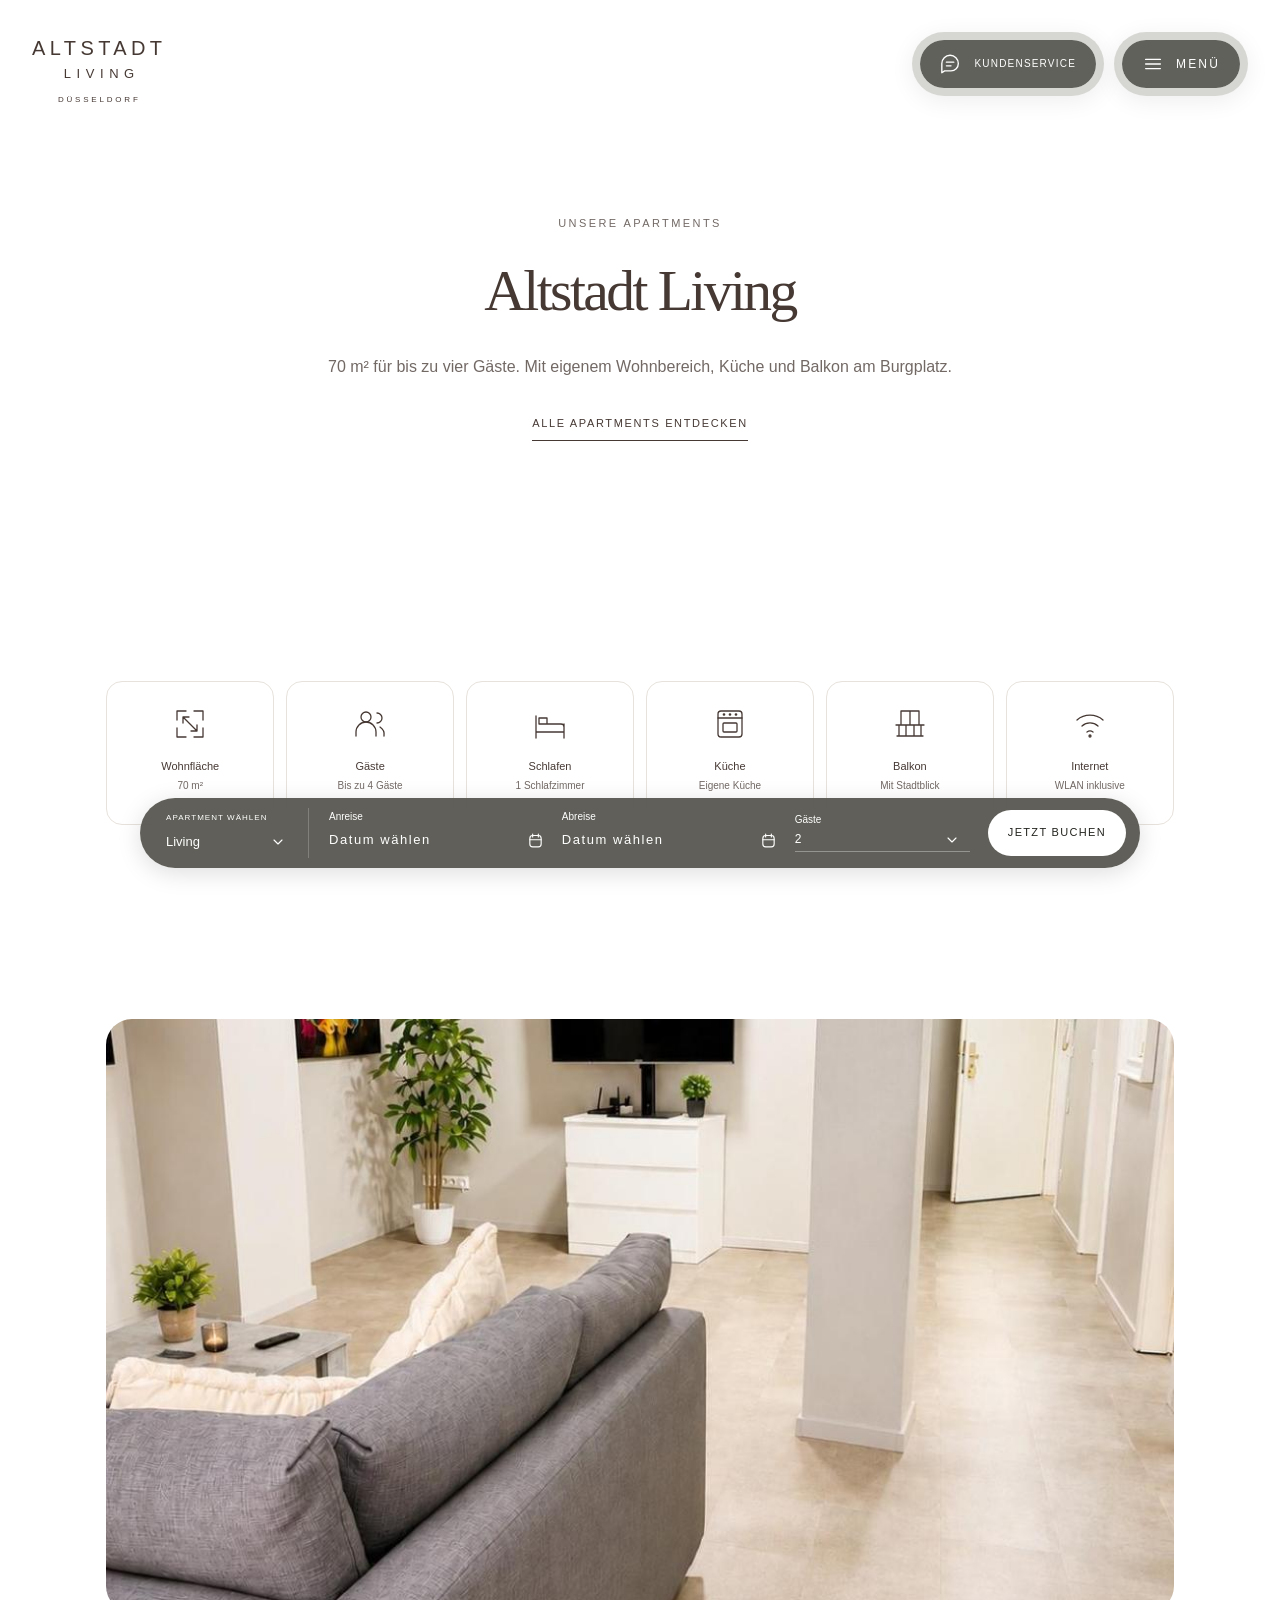
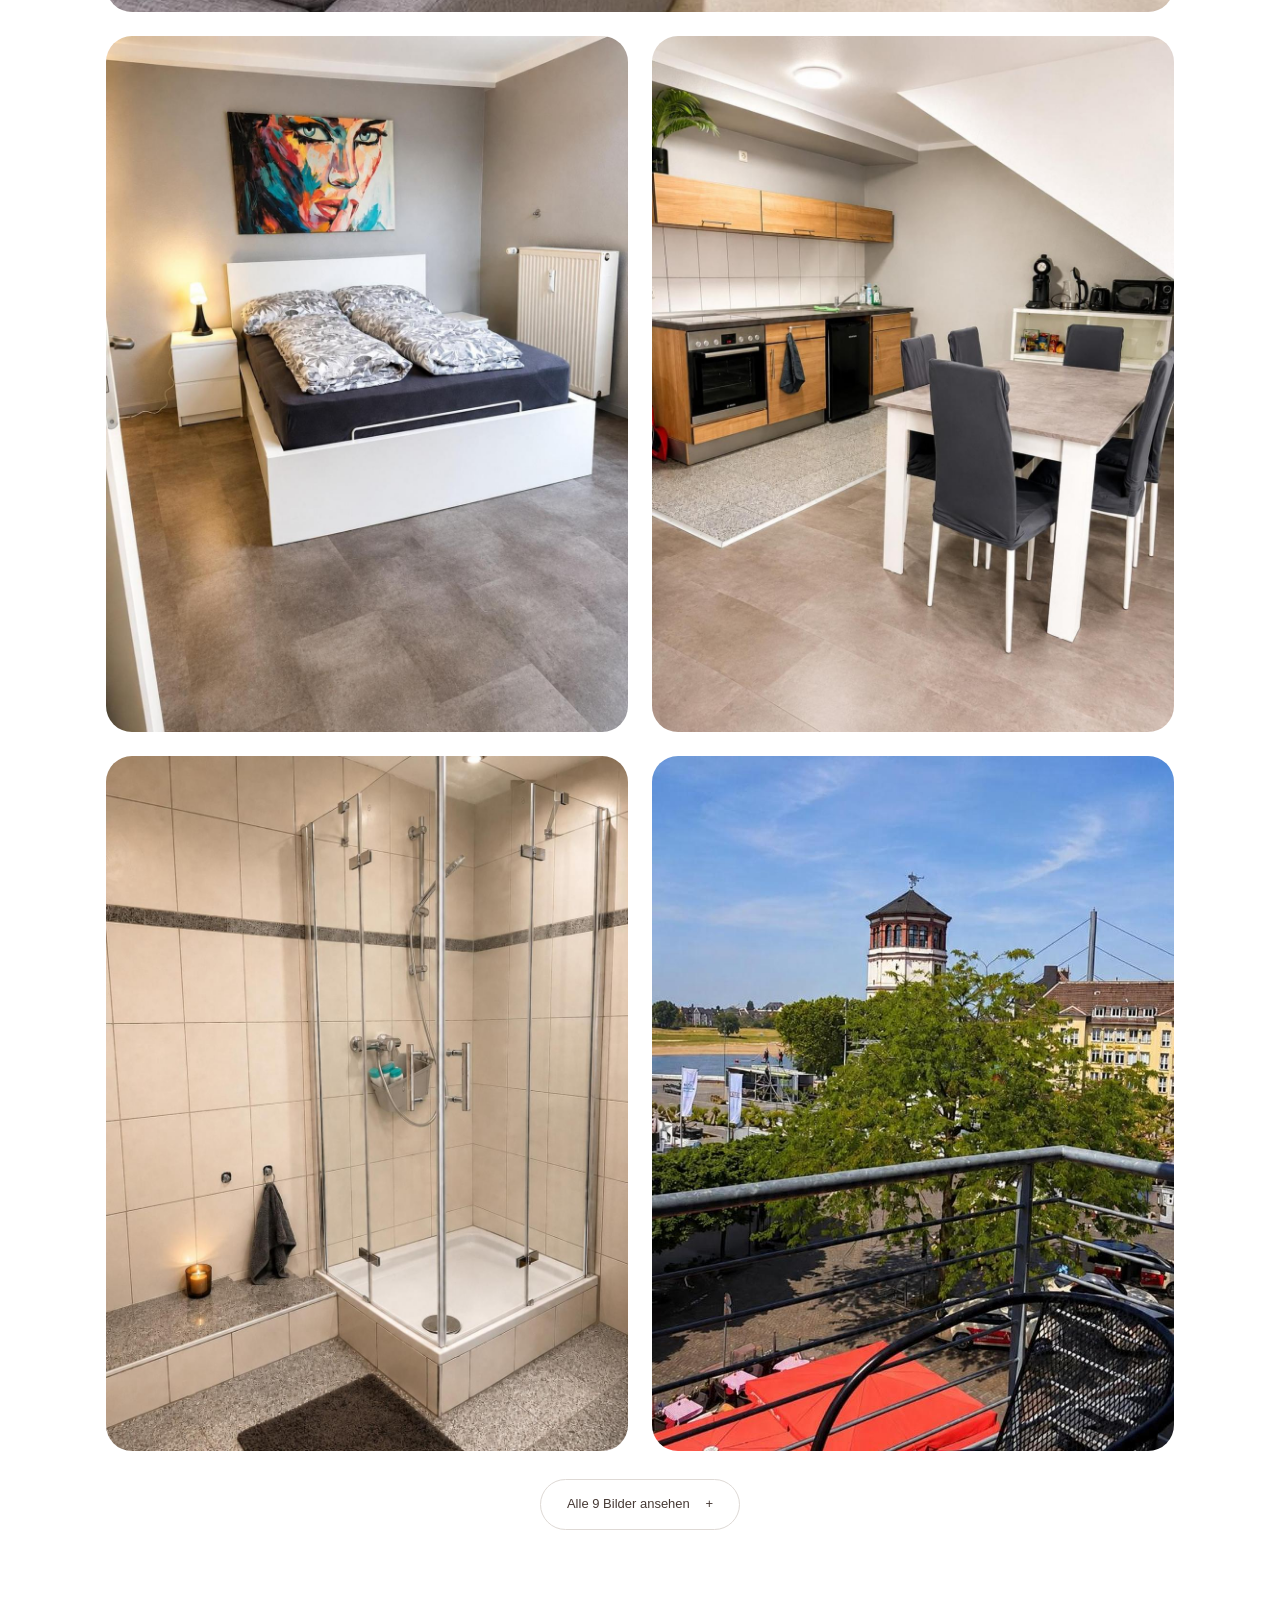
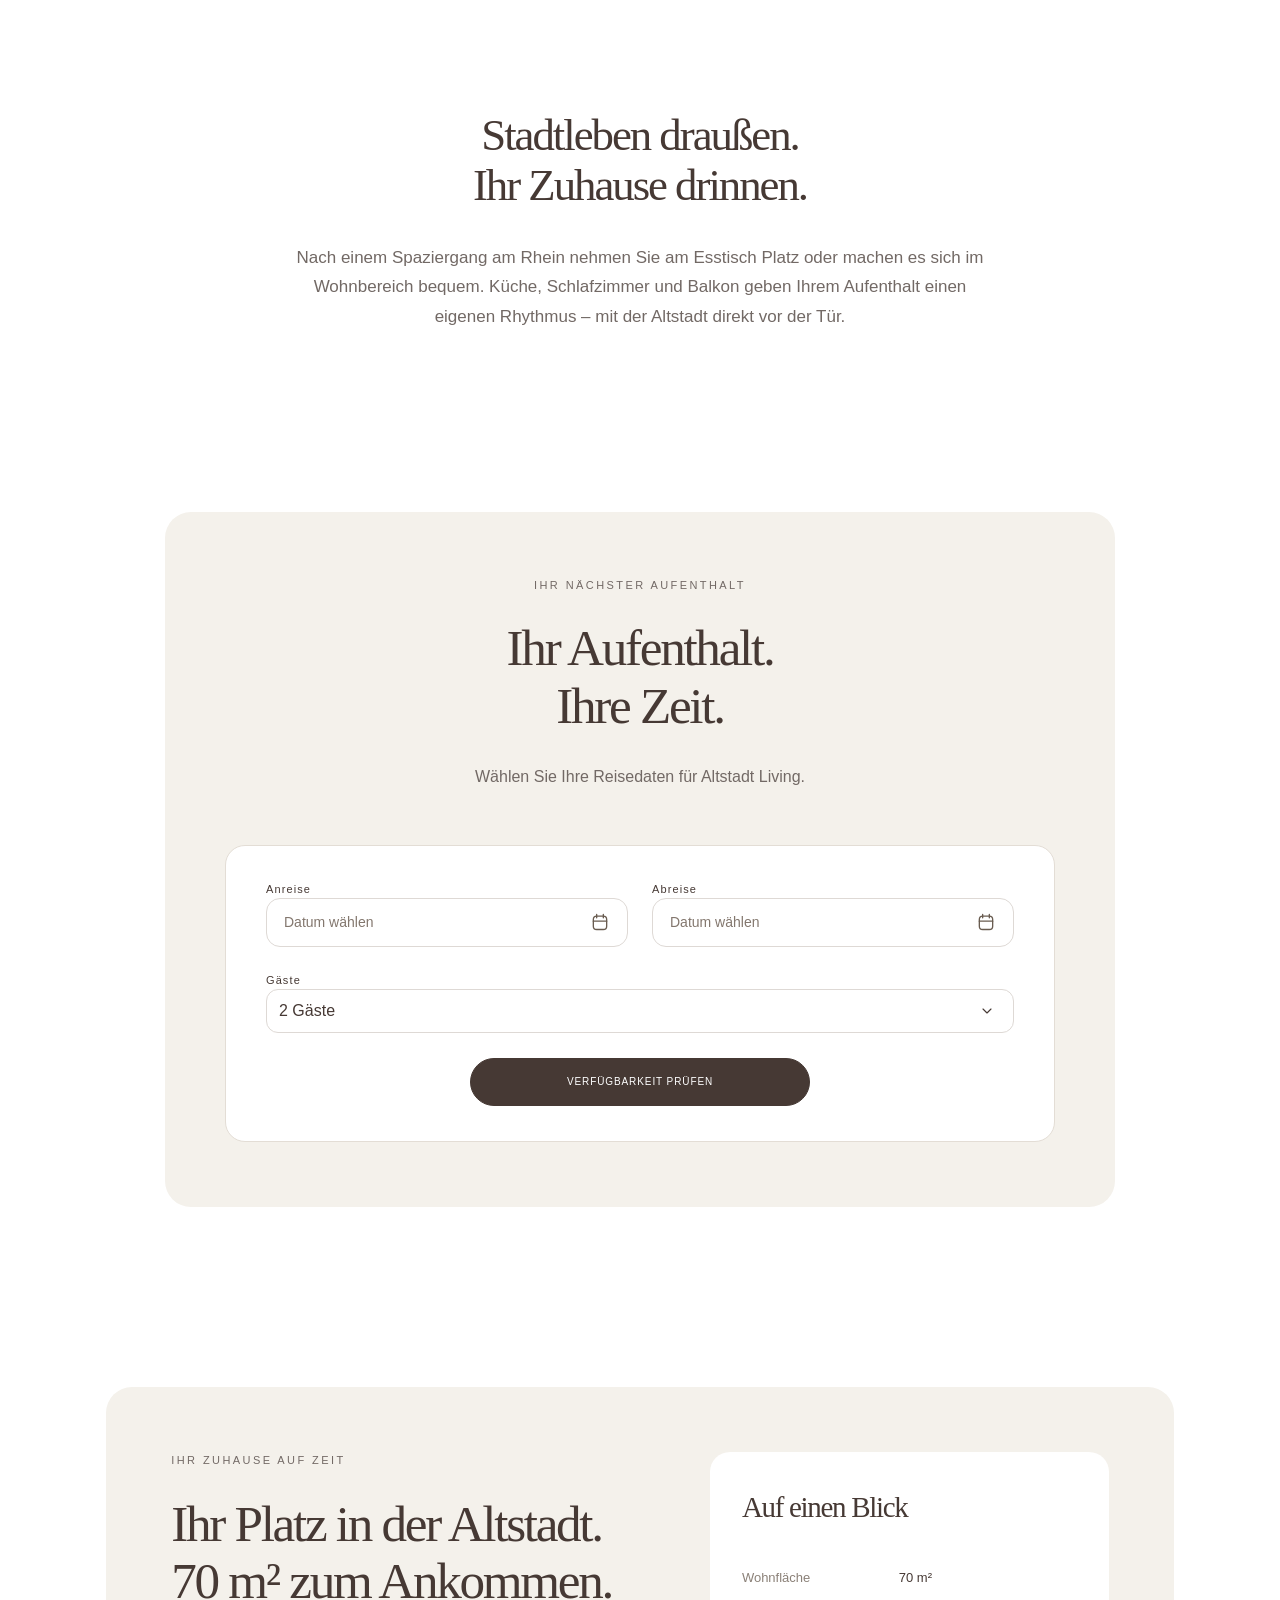
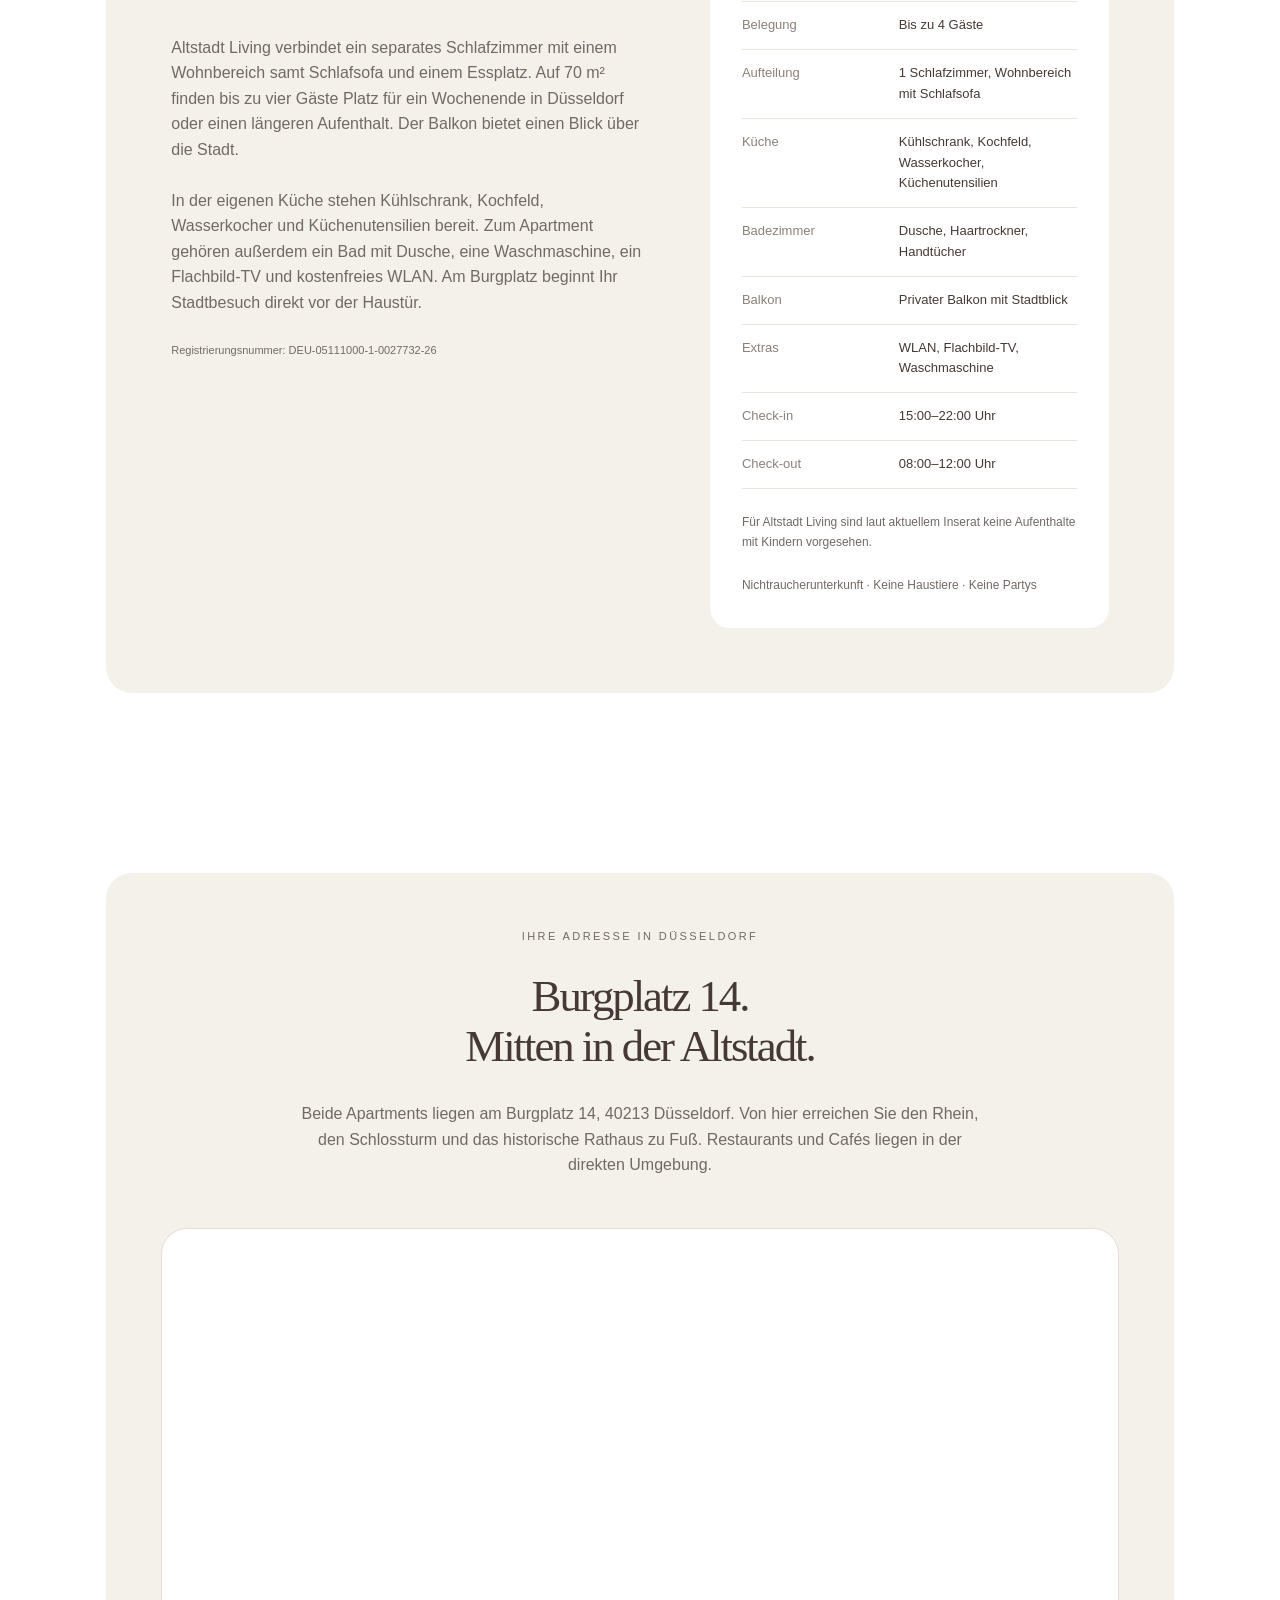
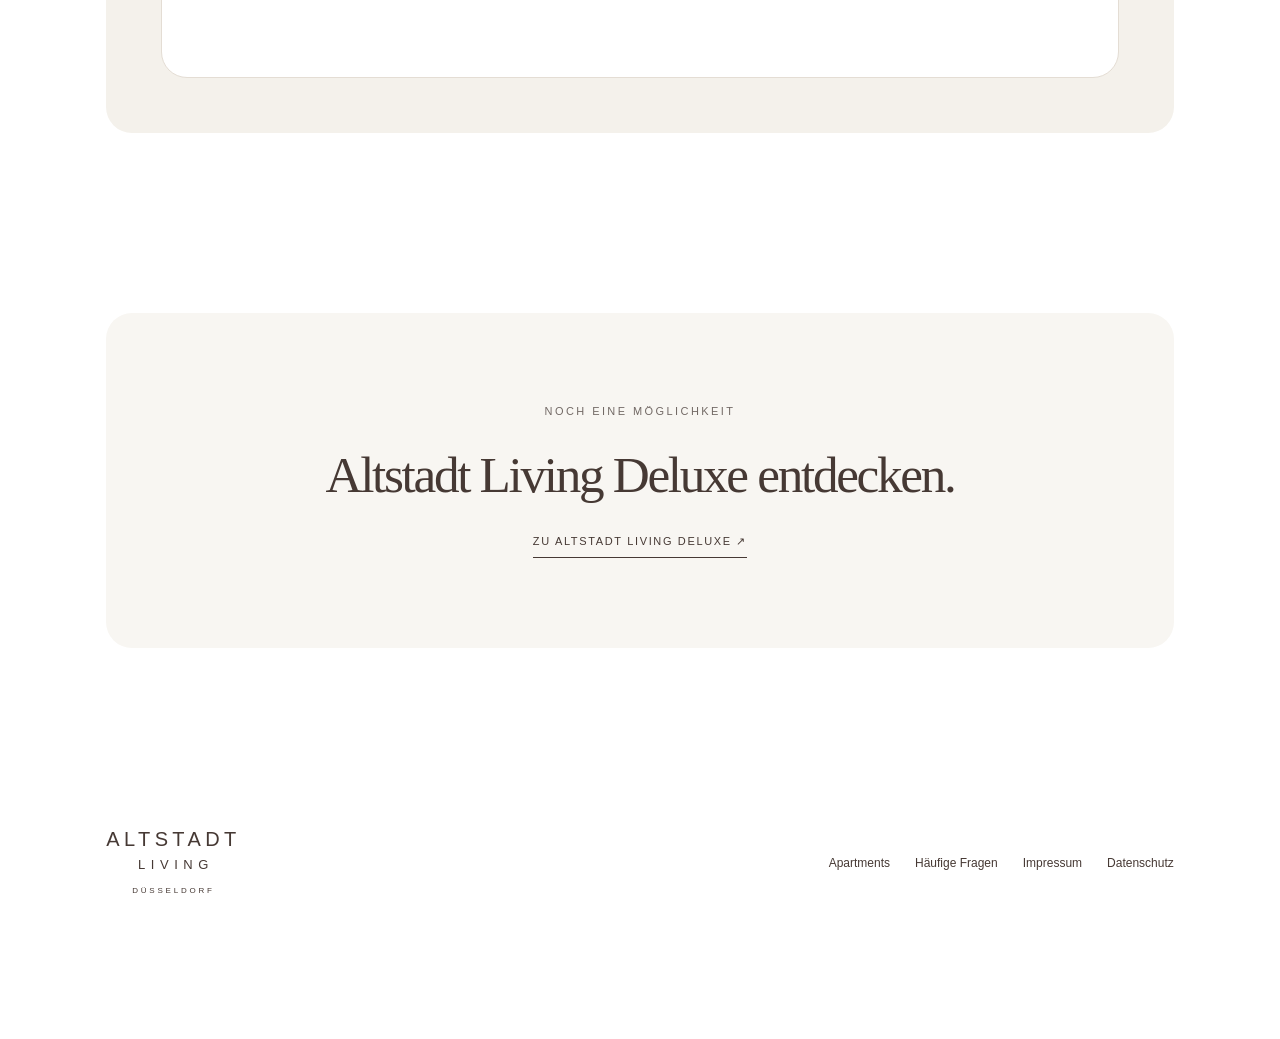
==== commit a6921720: "Add customer service FAQ drawer and modern date range picker" ====
--- a/public/apartment-1.html
+++ b/public/apartment-1.html
@@ -1,6 +1,6 @@
 <!doctype html>
-<html lang="de"><head><meta charset="utf-8"><meta name="viewport" content="width=device-width,initial-scale=1"><meta name="description" content="Altstadt Living am Burgplatz 14 in Düsseldorf: 70 m², 1 Schlafzimmer, bis zu 4 Gäste, Küche und Balkon. Fotos, Ausstattung und Aufenthalt planen."><meta name="theme-color" content="#463934"><title>Altstadt Living · 70 m² am Burgplatz in Düsseldorf</title><link rel="stylesheet" href="style.css"><script src="config.js" defer></script><script src="apartments.js" defer></script><script src="app.js" defer></script></head><body class="apartment-page"><a class="skip" href="#main">Zum Inhalt</a><header><a class="brand" href="index.html" aria-label="Altstadt Living – Startseite"><span class="brand-wordmark">ALTSTADT<span>LIVING</span></span><small>DÜSSELDORF</small></a><button class="header-menu" id="menu-open" aria-haspopup="dialog" aria-controls="menu"><svg class="menu-icon" viewbox="0 0 24 24" fill="none" aria-hidden="true"><path d="M4 7h16M4 12h16M4 17h16" stroke="currentColor" stroke-width="1.5" stroke-linecap="round"></path></svg>MENÜ</button></header><main id="main"><section class="page-intro wrap"><p class="eyebrow">Unsere Apartments</p><h1>Altstadt Living</h1><p>70 m² für bis zu vier Gäste. Mit eigenem Wohnbereich, Küche und Balkon am Burgplatz.</p><a class="line-link" href="index.html#apartments">Alle Apartments entdecken</a></section><section class="apartment-facts wrap"><ul class="room-facts icon-facts"><li><div class="fact-icon-box"><svg viewbox="0 0 36 36" fill="none" stroke="currentColor" stroke-width="1.3" stroke-linecap="round" stroke-linejoin="round" aria-hidden="true"><path d="M5 14V5h9m8 0h9v9m0 8v9h-9m-8 0H5v-9M11 11l14 14M11 17v-6h6m2 14h6v-6"></path></svg></div><span><strong>Wohnfläche</strong><small>70 m²</small></span></li><li><div class="fact-icon-box"><svg viewbox="0 0 36 36" fill="none" stroke="currentColor" stroke-width="1.3" stroke-linecap="round" stroke-linejoin="round" aria-hidden="true"><circle cx="14" cy="11" r="5"></circle><path d="M4 30v-4a10 10 0 0 1 20 0v4M25 7a5 5 0 0 1 0 10m3 4a9 9 0 0 1 4 9"></path></svg></div><span><strong>Gäste</strong><small>Bis zu 4 Gäste</small></span></li><li><div class="fact-icon-box"><svg viewbox="0 0 36 36" fill="none" stroke="currentColor" stroke-width="1.3" stroke-linecap="round" stroke-linejoin="round" aria-hidden="true"><path d="M4 10v22m28-14v14M4 26h28M7 18h22a3 3 0 0 1 3 3v5M7 12h8v6H7Z"></path></svg></div><span><strong>Schlafen</strong><small>1 Schlafzimmer</small></span></li><li><div class="fact-icon-box"><svg viewbox="0 0 36 36" fill="none" stroke="currentColor" stroke-width="1.3" stroke-linecap="round" stroke-linejoin="round" aria-hidden="true"><rect x="6" y="5" width="24" height="26" rx="3"></rect><path d="M6 12h24"></path><rect x="11" y="17" width="14" height="9" rx="1"></rect><circle cx="12" cy="8.5" r=".7"></circle><circle cx="18" cy="8.5" r=".7"></circle><circle cx="24" cy="8.5" r=".7"></circle></svg></div><span><strong>Küche</strong><small>Eigene Küche</small></span></li><li><div class="fact-icon-box"><svg viewbox="0 0 36 36" fill="none" stroke="currentColor" stroke-width="1.3" stroke-linecap="round" stroke-linejoin="round" aria-hidden="true"><path d="M9 18V5h18v13M18 5v13M4 19h28M5 30h26M7 19v11m7-11v11m8-11v11m7-11v11"></path></svg></div><span><strong>Balkon</strong><small>Mit Stadtblick</small></span></li><li><div class="fact-icon-box"><svg viewbox="0 0 36 36" fill="none" stroke="currentColor" stroke-width="1.3" stroke-linecap="round" stroke-linejoin="round" aria-hidden="true"><path d="M5 14a20 20 0 0 1 26 0M10 20a12 12 0 0 1 16 0M15 26a5 5 0 0 1 6 0"></path><circle cx="18" cy="30" r="1"></circle></svg></div><span><strong>Internet</strong><small>WLAN inklusive</small></span></li></ul></section><section class="room-reference-gallery wrap" aria-label="Fotos von Altstadt Living"><figure class="page-wide-image"><img src="images/altstadt-living/04.jpg" alt="Wohnbereich mit Sofa und Flachbild-TV – Altstadt Living" fetchpriority="high"></figure><div class="room-gallery"><figure><img src="images/altstadt-living/06.jpg" alt="Doppelbett im Schlafbereich – Altstadt Living" loading="lazy"></figure><figure><img src="images/altstadt-living/07.jpg" alt="Küche mit Essplatz – Altstadt Living" loading="lazy"></figure><figure><img src="images/altstadt-living/09.jpg" alt="Badezimmer mit Dusche – Altstadt Living" loading="lazy"></figure><figure><img src="images/altstadt-living/02.jpg" alt="Blick vom Balkon auf die Düsseldorfer Altstadt – Altstadt Living" loading="lazy"></figure></div><details class="gallery-more"><summary>Alle 9 Bilder ansehen</summary><div class="room-gallery"><figure><img src="images/altstadt-living/01.jpg" alt="Wohnbereich mit Sofa und Essplatz – Altstadt Living" loading="lazy"></figure><figure><img src="images/altstadt-living/05.jpg" alt="Schlafbereich mit Einzelbetten unter den Dachfenstern – Altstadt Living" loading="lazy"></figure><figure><img src="images/altstadt-living/08.jpg" alt="Badezimmer mit Waschmaschine – Altstadt Living" loading="lazy"></figure><figure><img src="images/altstadt-living/03.jpg" alt="Balkon und Stadtblick am Abend – Altstadt Living" loading="lazy"></figure></div></details></section><section class="text-story wrap apartment-story"><h2>Stadtleben draußen.<br>Ihr Zuhause drinnen.</h2><p>Nach einem Spaziergang am Rhein nehmen Sie am Esstisch Platz oder machen es sich im Wohnbereich bequem. Küche, Schlafzimmer und Balkon geben Ihrem Aufenthalt einen eigenen Rhythmus – mit der Altstadt direkt vor der Tür.</p></section><section class="booking room-booking-section wrap" id="buchen"><p class="eyebrow">Ihr nächster Aufenthalt</p><h2>Ihr Aufenthalt.<br>Ihre Zeit.</h2><p class="lead">Wählen Sie Ihre Reisedaten für Altstadt Living.</p><form class="stay-form" data-apartment="apartment1"><div class="date-fields"><label for="detail-arrival">Anreise<input id="detail-arrival" name="arrival" type="date" required></label><label for="detail-departure">Abreise<input id="detail-departure" name="departure" type="date" required></label></div><label class="guest-field" for="guests-1">Gäste<select id="guests-1" name="guests" required><option value="1">1 Gast</option><option value="2" selected>2 Gäste</option><option value="3">3 Gäste</option><option value="4">4 Gäste</option></select></label><div class="room-actions"><button class="solid" type="submit">VERFÜGBARKEIT PRÜFEN</button></div><p class="form-status" role="status"></p></form></section><section class="room-details wrap"><div class="description-container"><div class="description-copy"><p class="eyebrow">Ihr Zuhause auf Zeit</p><h2>Ihr Platz in der Altstadt.<br>70 m² zum Ankommen.</h2><p>Altstadt Living verbindet ein separates Schlafzimmer mit einem Wohnbereich samt Schlafsofa und einem Essplatz. Auf 70 m² finden bis zu vier Gäste Platz für ein Wochenende in Düsseldorf oder einen längeren Aufenthalt. Der Balkon bietet einen Blick über die Stadt.</p><p>In der eigenen Küche stehen Kühlschrank, Kochfeld, Wasserkocher und Küchenutensilien bereit. Zum Apartment gehören außerdem ein Bad mit Dusche, eine Waschmaschine, ein Flachbild-TV und kostenfreies WLAN. Am Burgplatz beginnt Ihr Stadtbesuch direkt vor der Haustür.</p><p class="property-license">Registrierungsnummer: DEU-05111000-1-0027732-26</p></div><div class="description-facts"><h3>Auf einen Blick</h3><dl><div><dt>Wohnfläche</dt><dd>70 m²</dd></div><div><dt>Belegung</dt><dd>Bis zu 4 Gäste</dd></div><div><dt>Aufteilung</dt><dd>1 Schlafzimmer, Wohnbereich mit Schlafsofa</dd></div><div><dt>Küche</dt><dd>Kühlschrank, Kochfeld, Wasserkocher, Küchenutensilien</dd></div><div><dt>Badezimmer</dt><dd>Dusche, Haartrockner, Handtücher</dd></div><div><dt>Balkon</dt><dd>Privater Balkon mit Stadtblick</dd></div><div><dt>Extras</dt><dd>WLAN, Flachbild-TV, Waschmaschine</dd></div><div><dt>Check-in</dt><dd>15:00–22:00 Uhr</dd></div><div><dt>Check-out</dt><dd>08:00–12:00 Uhr</dd></div></dl><p class="property-policy">Für Altstadt Living sind laut aktuellem Inserat keine Aufenthalte mit Kindern vorgesehen.</p><p class="property-policy">Nichtraucherunterkunft · Keine Haustiere · Keine Partys</p></div></div></section><section class="location-map wrap apartment-map"><div class="map-intro"><p class="eyebrow">Ihre Adresse in Düsseldorf</p><h2>Burgplatz 14.<br>Mitten in der Altstadt.</h2><p>Beide Apartments liegen am Burgplatz 14, 40213 Düsseldorf. Von hier erreichen Sie den Rhein, den Schlossturm und das historische Rathaus zu Fuß. Restaurants und Cafés liegen in der direkten Umgebung.</p></div><div class="map-frame"><iframe title="Google Maps: Burgplatz 14, 40213 Düsseldorf" src="https://www.google.com/maps?q=Burgplatz+14%2C+40213+D%C3%BCsseldorf%2C+Deutschland&amp;z=17&amp;output=embed" width="100%" height="480" style="border:0" loading="lazy" referrerpolicy="no-referrer-when-downgrade" allowfullscreen></iframe></div></section><section class="other-apartment wrap"><p class="eyebrow">Noch eine Möglichkeit</p><h2>Altstadt Living Deluxe entdecken.</h2><a class="line-link" href="apartment-2.html">Zu Altstadt Living Deluxe ↗</a></section></main><footer class="wrap"><a class="brand" href="index.html" aria-label="Altstadt Living – Startseite"><span class="brand-wordmark">ALTSTADT<span>LIVING</span></span><small>DÜSSELDORF</small></a><nav><a href="index.html#apartments">Apartments</a><a href="index.html#fragen">Häufige Fragen</a><button data-legal="impressum">Impressum</button><button data-legal="datenschutz">Datenschutz</button></nav></footer>
+<html lang="de"><head><meta charset="utf-8"><meta name="viewport" content="width=device-width,initial-scale=1"><meta name="description" content="Altstadt Living am Burgplatz 14 in Düsseldorf: 70 m², 1 Schlafzimmer, bis zu 4 Gäste, Küche und Balkon. Fotos, Ausstattung und Aufenthalt planen."><meta name="theme-color" content="#463934"><title>Altstadt Living · 70 m² am Burgplatz in Düsseldorf</title><link rel="stylesheet" href="style.css"><script src="config.js" defer></script><script src="apartments.js" defer></script><script src="app.js" defer></script><link rel="stylesheet" href="customer-service.css"><link rel="stylesheet" href="date-picker.css"><script src="service-knowledge.js" defer></script><script src="customer-service.js" defer></script><script src="date-picker.js" defer></script></head><body class="apartment-page"><a class="skip" href="#main">Zum Inhalt</a><header><a class="brand" href="index.html" aria-label="Altstadt Living – Startseite"><span class="brand-wordmark">ALTSTADT<span>LIVING</span></span><small>DÜSSELDORF</small></a><div class="header-actions"><button class="header-menu service-trigger" id="service-open" aria-haspopup="dialog" aria-controls="customer-service" aria-expanded="false" aria-label="Kundenservice öffnen"><svg class="menu-icon" viewBox="0 0 24 24" fill="none" stroke="currentColor" stroke-width="1.5" stroke-linecap="round" stroke-linejoin="round" aria-hidden="true"><path d="M20 11.5a8 8 0 0 1-8 8H5l-3 2V11.5a9 9 0 1 1 18 0Z"/><path d="M7 10h8m-8 4h5"/></svg><span class="service-label">KUNDENSERVICE</span></button><button class="header-menu" id="menu-open" aria-haspopup="dialog" aria-controls="menu"><svg class="menu-icon" viewbox="0 0 24 24" fill="none" aria-hidden="true"><path d="M4 7h16M4 12h16M4 17h16" stroke="currentColor" stroke-width="1.5" stroke-linecap="round"></path></svg>MENÜ</button></div></header><main id="main"><section class="page-intro wrap"><p class="eyebrow">Unsere Apartments</p><h1>Altstadt Living</h1><p>70 m² für bis zu vier Gäste. Mit eigenem Wohnbereich, Küche und Balkon am Burgplatz.</p><a class="line-link" href="index.html#apartments">Alle Apartments entdecken</a></section><section class="apartment-facts wrap"><ul class="room-facts icon-facts"><li><div class="fact-icon-box"><svg viewbox="0 0 36 36" fill="none" stroke="currentColor" stroke-width="1.3" stroke-linecap="round" stroke-linejoin="round" aria-hidden="true"><path d="M5 14V5h9m8 0h9v9m0 8v9h-9m-8 0H5v-9M11 11l14 14M11 17v-6h6m2 14h6v-6"></path></svg></div><span><strong>Wohnfläche</strong><small>70 m²</small></span></li><li><div class="fact-icon-box"><svg viewbox="0 0 36 36" fill="none" stroke="currentColor" stroke-width="1.3" stroke-linecap="round" stroke-linejoin="round" aria-hidden="true"><circle cx="14" cy="11" r="5"></circle><path d="M4 30v-4a10 10 0 0 1 20 0v4M25 7a5 5 0 0 1 0 10m3 4a9 9 0 0 1 4 9"></path></svg></div><span><strong>Gäste</strong><small>Bis zu 4 Gäste</small></span></li><li><div class="fact-icon-box"><svg viewbox="0 0 36 36" fill="none" stroke="currentColor" stroke-width="1.3" stroke-linecap="round" stroke-linejoin="round" aria-hidden="true"><path d="M4 10v22m28-14v14M4 26h28M7 18h22a3 3 0 0 1 3 3v5M7 12h8v6H7Z"></path></svg></div><span><strong>Schlafen</strong><small>1 Schlafzimmer</small></span></li><li><div class="fact-icon-box"><svg viewbox="0 0 36 36" fill="none" stroke="currentColor" stroke-width="1.3" stroke-linecap="round" stroke-linejoin="round" aria-hidden="true"><rect x="6" y="5" width="24" height="26" rx="3"></rect><path d="M6 12h24"></path><rect x="11" y="17" width="14" height="9" rx="1"></rect><circle cx="12" cy="8.5" r=".7"></circle><circle cx="18" cy="8.5" r=".7"></circle><circle cx="24" cy="8.5" r=".7"></circle></svg></div><span><strong>Küche</strong><small>Eigene Küche</small></span></li><li><div class="fact-icon-box"><svg viewbox="0 0 36 36" fill="none" stroke="currentColor" stroke-width="1.3" stroke-linecap="round" stroke-linejoin="round" aria-hidden="true"><path d="M9 18V5h18v13M18 5v13M4 19h28M5 30h26M7 19v11m7-11v11m8-11v11m7-11v11"></path></svg></div><span><strong>Balkon</strong><small>Mit Stadtblick</small></span></li><li><div class="fact-icon-box"><svg viewbox="0 0 36 36" fill="none" stroke="currentColor" stroke-width="1.3" stroke-linecap="round" stroke-linejoin="round" aria-hidden="true"><path d="M5 14a20 20 0 0 1 26 0M10 20a12 12 0 0 1 16 0M15 26a5 5 0 0 1 6 0"></path><circle cx="18" cy="30" r="1"></circle></svg></div><span><strong>Internet</strong><small>WLAN inklusive</small></span></li></ul></section><section class="room-reference-gallery wrap" aria-label="Fotos von Altstadt Living"><figure class="page-wide-image"><img src="images/altstadt-living/04.jpg" alt="Wohnbereich mit Sofa und Flachbild-TV – Altstadt Living" fetchpriority="high"></figure><div class="room-gallery"><figure><img src="images/altstadt-living/06.jpg" alt="Doppelbett im Schlafbereich – Altstadt Living" loading="lazy"></figure><figure><img src="images/altstadt-living/07.jpg" alt="Küche mit Essplatz – Altstadt Living" loading="lazy"></figure><figure><img src="images/altstadt-living/09.jpg" alt="Badezimmer mit Dusche – Altstadt Living" loading="lazy"></figure><figure><img src="images/altstadt-living/02.jpg" alt="Blick vom Balkon auf die Düsseldorfer Altstadt – Altstadt Living" loading="lazy"></figure></div><details class="gallery-more"><summary>Alle 9 Bilder ansehen</summary><div class="room-gallery"><figure><img src="images/altstadt-living/01.jpg" alt="Wohnbereich mit Sofa und Essplatz – Altstadt Living" loading="lazy"></figure><figure><img src="images/altstadt-living/05.jpg" alt="Schlafbereich mit Einzelbetten unter den Dachfenstern – Altstadt Living" loading="lazy"></figure><figure><img src="images/altstadt-living/08.jpg" alt="Badezimmer mit Waschmaschine – Altstadt Living" loading="lazy"></figure><figure><img src="images/altstadt-living/03.jpg" alt="Balkon und Stadtblick am Abend – Altstadt Living" loading="lazy"></figure></div></details></section><section class="text-story wrap apartment-story"><h2>Stadtleben draußen.<br>Ihr Zuhause drinnen.</h2><p>Nach einem Spaziergang am Rhein nehmen Sie am Esstisch Platz oder machen es sich im Wohnbereich bequem. Küche, Schlafzimmer und Balkon geben Ihrem Aufenthalt einen eigenen Rhythmus – mit der Altstadt direkt vor der Tür.</p></section><section class="booking room-booking-section wrap" id="buchen"><p class="eyebrow">Ihr nächster Aufenthalt</p><h2>Ihr Aufenthalt.<br>Ihre Zeit.</h2><p class="lead">Wählen Sie Ihre Reisedaten für Altstadt Living.</p><form class="stay-form" data-apartment="apartment1"><div class="date-fields"><label for="detail-arrival">Anreise<input id="detail-arrival" name="arrival" type="date" required></label><label for="detail-departure">Abreise<input id="detail-departure" name="departure" type="date" required></label></div><label class="guest-field" for="guests-1">Gäste<select id="guests-1" name="guests" required><option value="1">1 Gast</option><option value="2" selected>2 Gäste</option><option value="3">3 Gäste</option><option value="4">4 Gäste</option></select></label><div class="room-actions"><button class="solid" type="submit">VERFÜGBARKEIT PRÜFEN</button></div><p class="form-status" role="status"></p></form></section><section class="room-details wrap"><div class="description-container"><div class="description-copy"><p class="eyebrow">Ihr Zuhause auf Zeit</p><h2>Ihr Platz in der Altstadt.<br>70 m² zum Ankommen.</h2><p>Altstadt Living verbindet ein separates Schlafzimmer mit einem Wohnbereich samt Schlafsofa und einem Essplatz. Auf 70 m² finden bis zu vier Gäste Platz für ein Wochenende in Düsseldorf oder einen längeren Aufenthalt. Der Balkon bietet einen Blick über die Stadt.</p><p>In der eigenen Küche stehen Kühlschrank, Kochfeld, Wasserkocher und Küchenutensilien bereit. Zum Apartment gehören außerdem ein Bad mit Dusche, eine Waschmaschine, ein Flachbild-TV und kostenfreies WLAN. Am Burgplatz beginnt Ihr Stadtbesuch direkt vor der Haustür.</p><p class="property-license">Registrierungsnummer: DEU-05111000-1-0027732-26</p></div><div class="description-facts"><h3>Auf einen Blick</h3><dl><div><dt>Wohnfläche</dt><dd>70 m²</dd></div><div><dt>Belegung</dt><dd>Bis zu 4 Gäste</dd></div><div><dt>Aufteilung</dt><dd>1 Schlafzimmer, Wohnbereich mit Schlafsofa</dd></div><div><dt>Küche</dt><dd>Kühlschrank, Kochfeld, Wasserkocher, Küchenutensilien</dd></div><div><dt>Badezimmer</dt><dd>Dusche, Haartrockner, Handtücher</dd></div><div><dt>Balkon</dt><dd>Privater Balkon mit Stadtblick</dd></div><div><dt>Extras</dt><dd>WLAN, Flachbild-TV, Waschmaschine</dd></div><div><dt>Check-in</dt><dd>15:00–22:00 Uhr</dd></div><div><dt>Check-out</dt><dd>08:00–12:00 Uhr</dd></div></dl><p class="property-policy">Für Altstadt Living sind laut aktuellem Inserat keine Aufenthalte mit Kindern vorgesehen.</p><p class="property-policy">Nichtraucherunterkunft · Keine Haustiere · Keine Partys</p></div></div></section><section class="location-map wrap apartment-map"><div class="map-intro"><p class="eyebrow">Ihre Adresse in Düsseldorf</p><h2>Burgplatz 14.<br>Mitten in der Altstadt.</h2><p>Beide Apartments liegen am Burgplatz 14, 40213 Düsseldorf. Von hier erreichen Sie den Rhein, den Schlossturm und das historische Rathaus zu Fuß. Restaurants und Cafés liegen in der direkten Umgebung.</p></div><div class="map-frame"><iframe title="Google Maps: Burgplatz 14, 40213 Düsseldorf" src="https://www.google.com/maps?q=Burgplatz+14%2C+40213+D%C3%BCsseldorf%2C+Deutschland&amp;z=17&amp;output=embed" width="100%" height="480" style="border:0" loading="lazy" referrerpolicy="no-referrer-when-downgrade" allowfullscreen></iframe></div></section><section class="other-apartment wrap"><p class="eyebrow">Noch eine Möglichkeit</p><h2>Altstadt Living Deluxe entdecken.</h2><a class="line-link" href="apartment-2.html">Zu Altstadt Living Deluxe ↗</a></section></main><footer class="wrap"><a class="brand" href="index.html" aria-label="Altstadt Living – Startseite"><span class="brand-wordmark">ALTSTADT<span>LIVING</span></span><small>DÜSSELDORF</small></a><nav><a href="index.html#apartments">Apartments</a><a href="index.html#fragen">Häufige Fragen</a><a href="impressum.html">Impressum</a><a href="datenschutz.html">Datenschutz</a></nav></footer>
 <nav class="dock floating-dock room-booking-dock" aria-label="Buchung und Menü"><label class="dock-apartment-choice" for="quick-apartment"><span>APARTMENT WÄHLEN</span><select id="quick-apartment" aria-label="Apartment auswählen"><option value="apartment-1.html" selected>Living</option><option value="apartment-2.html">Living Deluxe</option></select></label><form class="stay-form dock-booking" data-apartment="apartment1"><div class="date-fields"><label for="dock-arrival">Anreise<input id="dock-arrival" name="arrival" type="date" required></label><label for="dock-departure">Abreise<input id="dock-departure" name="departure" type="date" required></label></div><label class="guest-field dock-guest-field" for="dock-guests">Gäste<select id="dock-guests" name="guests"><option value="1">1</option><option value="2" selected>2</option><option value="3">3</option><option value="4">4</option></select></label><button class="dock-submit dock-desktop" type="submit"><span>JETZT BUCHEN</span></button><a class="dock-submit dock-mobile" href="apartment-1.html#buchen">JETZT BUCHEN</a><p class="form-status" role="status"></p></form></nav>
 <dialog id="menu" class="menu-dialog" aria-label="Seitennavigation"><button class="close" aria-label="Menü schließen">×</button><p class="eyebrow">Altstadt Living</p><div class="menu-content"><nav aria-label="Hauptnavigation"><a href="index.html">Willkommen</a><a href="index.html#apartments">Die Apartments</a></nav><div class="menu-apartments"><a class="menu-apartment" href="apartment-1.html"><img src="images/altstadt-living/04.jpg" alt="Wohnbereich mit Sofa und Flachbild-TV – Altstadt Living" loading="lazy"><span>Altstadt Living <span aria-hidden="true">↗</span></span></a><a class="menu-apartment" href="apartment-2.html"><img src="images/altstadt-living-deluxe/03.jpg" alt="Wohn- und Essbereich – Altstadt Living Deluxe" loading="lazy"><span>Altstadt Living Deluxe <span aria-hidden="true">↗</span></span></a></div><nav aria-label="Aufenthalt und Informationen"><a href="#buchen">Aufenthalt planen</a><a href="index.html#fragen">Gut zu wissen</a></nav><div class="menu-contacts"><p class="eyebrow">Kontakt</p><a class="menu-contact" data-contact="phone" aria-disabled="true"><svg viewbox="0 0 24 24" fill="none" stroke="currentColor" stroke-width="1.5" stroke-linecap="round" stroke-linejoin="round" aria-hidden="true"><path d="M21 16.9v3a2 2 0 0 1-2.2 2A19.8 19.8 0 0 1 2.1 5.2 2 2 0 0 1 4.1 3h3a2 2 0 0 1 2 1.7c.1 1 .4 1.9.7 2.8a2 2 0 0 1-.5 2.1L8 10.9a16 16 0 0 0 5.1 5.1l1.3-1.3a2 2 0 0 1 2.1-.5c.9.3 1.8.6 2.8.7a2 2 0 0 1 1.7 2Z"></path></svg><span><strong>Telefon</strong><small data-contact-value>Telefonnummer folgt</small></span></a><a class="menu-contact" data-contact="email" aria-disabled="true"><svg viewbox="0 0 24 24" fill="none" stroke="currentColor" stroke-width="1.5" stroke-linecap="round" stroke-linejoin="round" aria-hidden="true"><rect x="3" y="5" width="18" height="14" rx="3"></rect><path d="m3 7 9 6 9-6"></path></svg><span><strong>E-Mail</strong><small data-contact-value>E-Mail-Adresse folgt</small></span></a></div></div></dialog>
 
-<dialog id="legal"><button class="close" aria-label="Fenster schließen">×</button><h2 id="legal-title"></h2><p id="legal-copy"></p></dialog></body></html>+</body></html>
--- a/public/customer-service.css
+++ b/public/customer-service.css
@@ -0,0 +1,37 @@
+.header-actions{display:flex;gap:10px;align-items:center;margin-left:auto}
+.apartment-page header .header-actions{position:absolute;top:32px;right:32px}
+.apartment-page header .header-actions .header-menu{position:static}
+.header-actions .service-trigger{font-size:10px;letter-spacing:.12em}
+.service-dialog{position:fixed;inset:24px 24px 24px auto;margin:0;width:460px;max-width:calc(100vw - 48px);max-height:calc(100dvh - 48px);height:790px;padding:26px;border:1px solid #ffffff70;border-radius:30px;background:rgba(247,244,239,.96);backdrop-filter:blur(28px);-webkit-backdrop-filter:blur(28px);color:var(--ink);box-shadow:none;overflow:hidden}
+.service-dialog[open]{display:flex;flex-direction:column;gap:16px;animation:drawer-in .25s ease-out}
+.service-dialog::backdrop{background:#100e12a8;backdrop-filter:blur(10px);-webkit-backdrop-filter:blur(10px)}
+.service-heading{display:flex;align-items:center;gap:14px;flex:none}
+.service-symbol{background:#e8e0d5;border-radius:18px;width:48px;height:48px;display:grid;place-items:center;flex:none}
+.service-heading .eyebrow{font-size:8px;margin:0 0 5px;letter-spacing:.2em}
+.service-heading h2{font-size:29px;line-height:1.1}
+.service-dialog .service-subtitle{font-size:10px;margin:5px 0 0}
+.service-close{align-self:flex-start;margin-left:auto;width:34px;height:34px;border:0;border-radius:50%;background:#e9e3db;font-size:26px;line-height:1}
+.service-property{padding:12px 15px;border:1px solid #dfd7ce;border-radius:16px;background:#ffffff80}
+.service-property label{display:block;font-size:9px;color:var(--muted)}
+.service-property select{border:0;min-height:30px;padding:2px 0;font-size:13px}
+.service-conversation{min-height:120px;flex:1;overflow:auto;overscroll-behavior:contain;display:flex;flex-direction:column;gap:13px;padding:4px 6px 8px 0;scrollbar-width:thin}
+.service-message{max-width:94%;padding:14px 16px;border:1px solid #e8e1d8;border-radius:18px 18px 18px 5px;background:#fff;flex:none}
+.service-message.guest{align-self:flex-end;background:#51473e;border-color:#51473e;border-radius:18px 18px 5px 18px}
+.service-message-label{font-size:9px;letter-spacing:.07em;color:#837366;display:block;margin-bottom:6px}
+.service-dialog .service-message p{font-size:13px;line-height:1.65;color:#554b42;margin:0;white-space:pre-wrap;overflow-wrap:anywhere}
+.service-message.guest .service-message-label,.service-dialog .service-message.guest p{color:#fff}
+.service-topics{display:flex;gap:7px;overflow:auto;flex:none;padding:3px 2px 8px;scrollbar-width:thin}
+.service-topics button{border:1px solid #d9cec0;border-radius:99px;white-space:nowrap;padding:9px 13px;font-size:11px;background:transparent;min-height:38px}
+.service-topics button:hover{background:#e8e0d5}
+.service-links{display:flex;flex-direction:column;gap:7px;text-align:center;flex:none}
+.service-book{background:#51473e;color:white;padding:12px;border-radius:14px;font-size:12px}
+.service-details{font-size:11px;text-decoration:underline;text-underline-offset:3px}
+.service-form{display:flex;align-items:center;gap:8px;padding:7px 8px 7px 14px;border:1px solid #dbd1c5;border-radius:20px;background:white;flex:none}
+.service-form input{font-size:14px;min-height:36px;padding:0;border:0;width:100%;min-width:0}
+.service-form button{border:0;border-radius:50%;width:36px;height:36px;flex:none;color:white;background:#51473e;font-size:24px}
+.service-dialog .service-disclosure{font-size:9px;line-height:1.5;margin:0;text-align:center}
+.service-reset{background:none;border:0;font-size:10px;text-decoration:underline;align-self:center;padding:0;flex:none}
+.service-sr-only{position:absolute;width:1px;height:1px;overflow:hidden;clip-path:inset(50%);white-space:nowrap}
+@media(max-width:760px){.header-actions{gap:6px}.header-actions .header-menu{padding:11px 12px;gap:7px;font-size:9px}.header-actions .service-trigger{width:48px;padding:8px}.service-trigger .service-label{position:absolute;width:1px;height:1px;overflow:hidden;clip-path:inset(50%)}.service-dialog{inset:12px 12px auto;width:calc(100vw - 24px);max-width:none;height:calc(100dvh - 24px);max-height:calc(100dvh - 24px);padding:20px;border-radius:24px}.service-dialog[open]{gap:12px}}
+@media(max-width:370px){.header-actions .header-menu{border-width:4px;padding:9px}.header-actions .service-trigger{width:42px}.header-actions .menu-icon{width:17px;height:17px;flex-basis:17px}.service-heading h2{font-size:25px}}
+@media(prefers-reduced-motion:reduce){.service-dialog[open]{animation:none}}
--- a/public/date-picker.css
+++ b/public/date-picker.css
@@ -0,0 +1,42 @@
+/* Consistent inset chevrons instead of OS-dependent select arrows. */
+select{appearance:none;-webkit-appearance:none;background-image:url("data:image/svg+xml,%3Csvg xmlns='http://www.w3.org/2000/svg' width='16' height='16' viewBox='0 0 24 24' fill='none' stroke='%23463934' stroke-width='1.7' stroke-linecap='round' stroke-linejoin='round'%3E%3Cpath d='m6 9 6 6 6-6'/%3E%3C/svg%3E")!important;background-repeat:no-repeat!important;background-position:right 18px center!important;background-size:16px!important;padding-right:48px!important}
+.floating-dock select{background-image:url("data:image/svg+xml,%3Csvg xmlns='http://www.w3.org/2000/svg' width='16' height='16' viewBox='0 0 24 24' fill='none' stroke='white' stroke-width='1.7' stroke-linecap='round' stroke-linejoin='round'%3E%3Cpath d='m6 9 6 6 6-6'/%3E%3C/svg%3E")!important;background-position:right 10px center!important;padding-right:32px!important}
+.date-native{position:absolute!important;width:1px!important;height:1px!important;min-height:0!important;opacity:0;pointer-events:none;clip-path:inset(50%);padding:0!important;border:0!important}
+.date-trigger{width:100%;display:flex;align-items:center;justify-content:space-between;gap:12px;min-height:48px;padding:12px 17px;border:1px solid #ded9d5;border-radius:14px;background:white;font-size:14px;letter-spacing:0;text-align:left;color:#83776e}
+.date-trigger.has-value{color:var(--ink)}
+.date-trigger svg{width:20px;height:20px;flex:none;color:#695c50}
+.dock-booking .date-trigger{min-height:30px;padding:3px 0;border:0;background:none;color:white;font-size:13px}
+.dock-booking .date-trigger svg{width:17px;height:17px;color:inherit}
+.date-dialog{padding:30px;width:740px;max-width:calc(100vw - 32px);max-height:calc(100dvh - 32px);border:1px solid #ffffffa0;border-radius:30px;background:rgba(250,248,245,.98);backdrop-filter:blur(30px);-webkit-backdrop-filter:blur(30px);color:var(--ink);overflow:auto;box-shadow:0 24px 100px #17130d24}
+.date-dialog::backdrop{background:#231c174d;backdrop-filter:blur(9px);-webkit-backdrop-filter:blur(9px)}
+.calendar-heading{display:flex;align-items:flex-start;justify-content:space-between;gap:15px}
+.date-dialog .calendar-heading p{font:9px/1.4 Arial,sans-serif;letter-spacing:.18em;margin:0 0 10px;color:#8c7966}
+.calendar-heading h2{font-size:34px;line-height:1.1}
+.calendar-close{border:0;background:#eae4dd;color:#615247;border-radius:50%;width:34px;height:34px;flex:none;font-size:26px;line-height:1}
+.calendar-selection{display:grid;grid-template-columns:1fr 1fr;gap:5px;background:#eae5df;padding:5px;border-radius:20px;margin-top:25px}
+.calendar-selection button{border:1px solid transparent;border-radius:15px;background:none;text-align:left;padding:13px 18px}
+.calendar-selection .is-active{background:white;border-color:#d8cabb;box-shadow:0 2px 6px #473c3010}
+.calendar-selection span{display:block;font-size:10px;color:#8b7a6c;margin-bottom:4px}
+.calendar-selection strong{font-size:15px;font-weight:500}
+.date-dialog .calendar-hint{margin:14px 0 0;font-size:11px;color:#776e66}
+.calendar-toolbar{display:flex;align-items:center;justify-content:space-between;margin:17px 0 5px}
+.calendar-toolbar span{font-size:11px;color:#8b7a6c}
+.calendar-toolbar button{border:0;border-radius:50%;width:34px;height:34px;background:#eee8e0;font:27px/1 Arial,sans-serif}
+.calendar-toolbar button:disabled{opacity:.3;cursor:default}
+.calendar-months{display:grid;grid-template-columns:1fr 1fr;gap:30px}
+.calendar-month h3{font:600 15px/1.5 Arial,sans-serif;letter-spacing:0;text-align:center;margin:5px 0 18px}
+.calendar-week,.calendar-grid{display:grid;grid-template-columns:repeat(7,minmax(0,1fr));text-align:center;gap:4px 0}
+.calendar-week{font-size:10px;color:#9a8b7e;margin-bottom:9px}
+.calendar-grid button{position:relative;border:0;aspect-ratio:1;min-height:36px;width:100%;border-radius:50%;background:transparent;font-size:13px;color:#52483f;padding:0}
+.calendar-grid button:not(:disabled):hover{background:#e8dfd3}
+.calendar-grid button:disabled{color:#c8c1b9;cursor:default}
+.calendar-grid button.in-range{background:#ebe1d4;border-radius:0;color:#66533e}
+.calendar-grid button.range-start,.calendar-grid button.range-end{background:#51473e!important;color:white!important;border-radius:50%}
+.calendar-grid button[aria-current=date]:after{content:'';position:absolute;bottom:5px;left:calc(50% - 2px);width:4px;height:4px;background:currentColor;border-radius:50%}
+.calendar-grid button:focus-visible{outline:2px solid #897053;outline-offset:1px;z-index:1}
+.calendar-bottom{border-top:1px solid #e5ddd3;margin-top:23px;padding-top:20px;display:flex;align-items:center;justify-content:space-between;gap:20px}
+.calendar-bottom strong,.calendar-bottom small{display:block}.calendar-bottom strong{font-size:14px;font-weight:500}.calendar-bottom small{font-size:10px;color:#918173;margin-top:5px}
+.calendar-apply{padding:13px 24px;border:0;border-radius:99px;background:#51473e;color:white;font-size:12px;min-height:44px}
+.calendar-apply:disabled{opacity:.4;cursor:default}
+@media(max-width:760px){.dock-booking.stay-form{grid-template-columns:58px minmax(0,1fr)}.dock-guest-field select{width:58px;min-width:58px}.dock-apartment-choice select{padding-right:26px!important;background-position:right 4px center!important}.dock-booking .date-trigger{font-size:11px}}
+@media(max-width:640px){.date-dialog{padding:23px 20px;border-radius:26px;width:370px}.calendar-months{grid-template-columns:1fr;gap:0}.calendar-heading h2{font-size:29px}.calendar-grid button{min-height:38px}.calendar-selection{margin-top:20px}.calendar-selection button{padding:11px 13px}.calendar-bottom{gap:12px}.calendar-bottom small{max-width:155px}.calendar-apply{padding:13px 20px}.calendar-hint{min-height:17px}}
